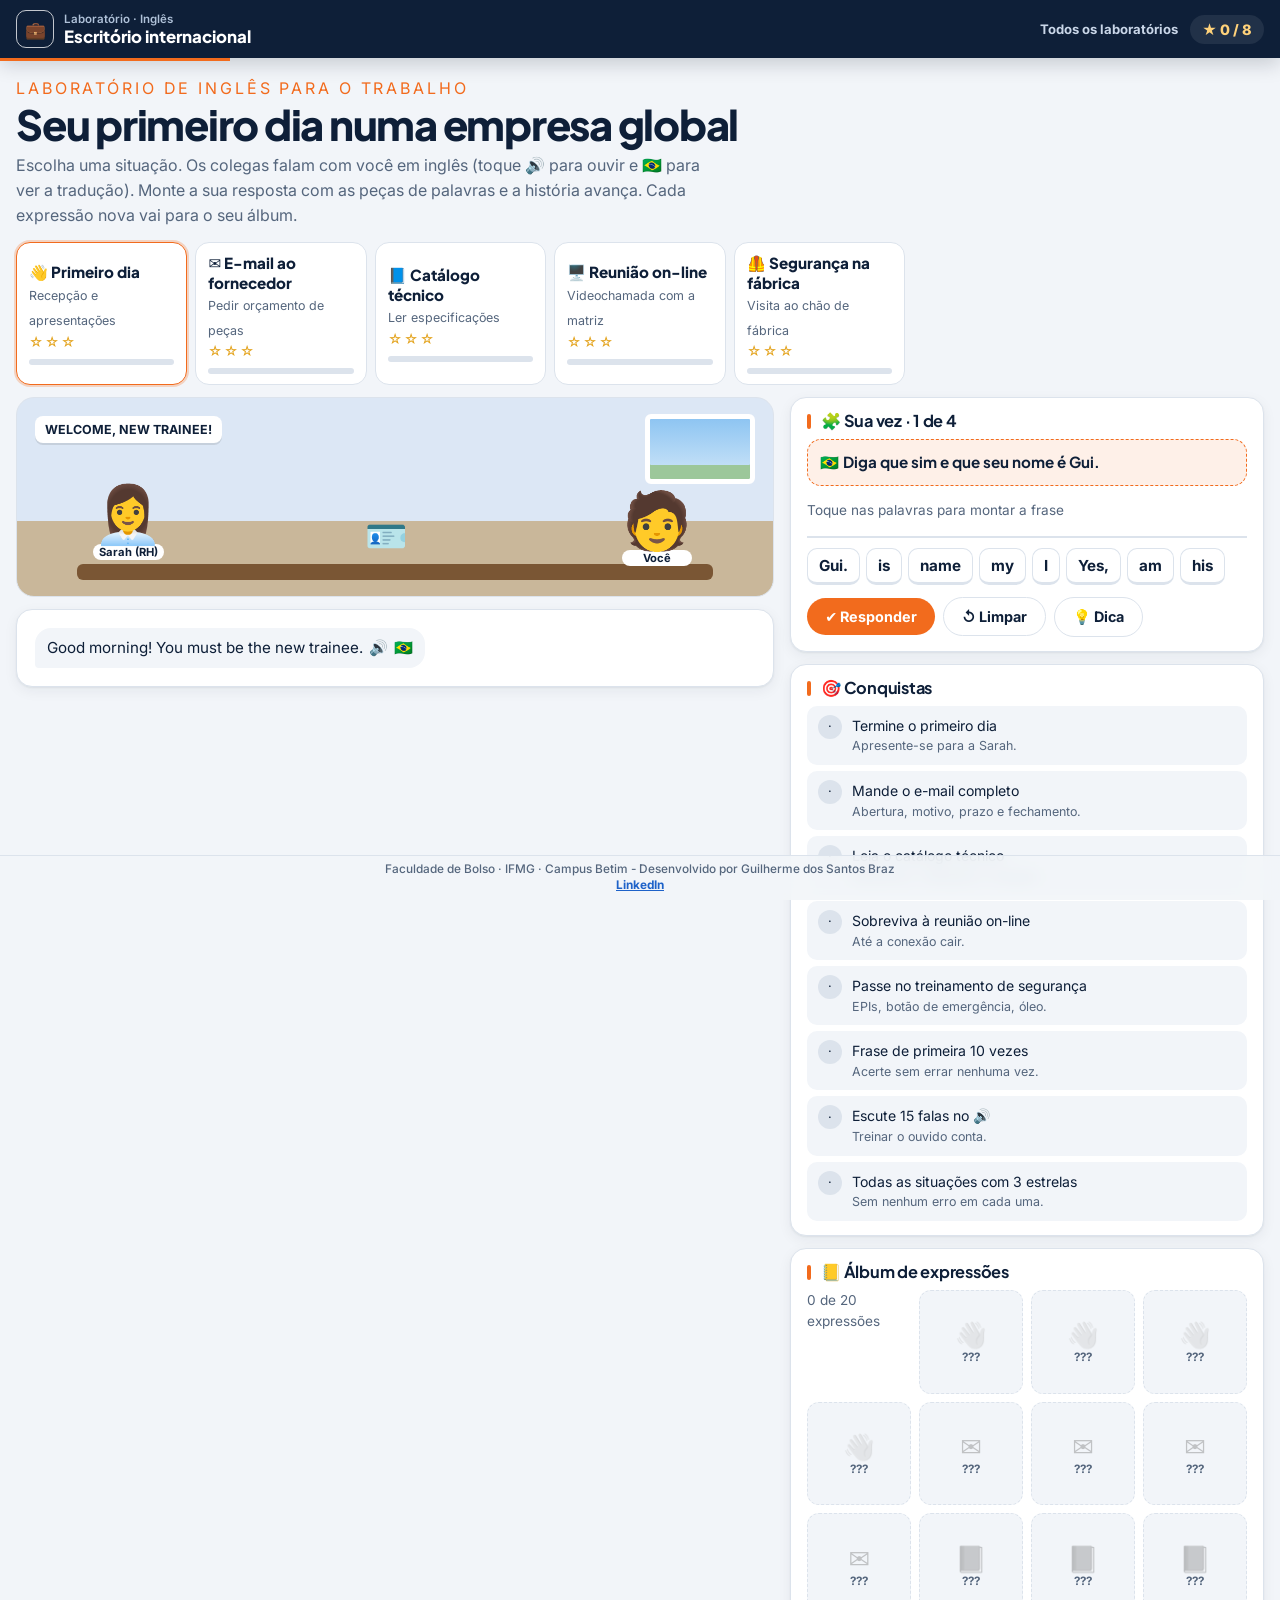
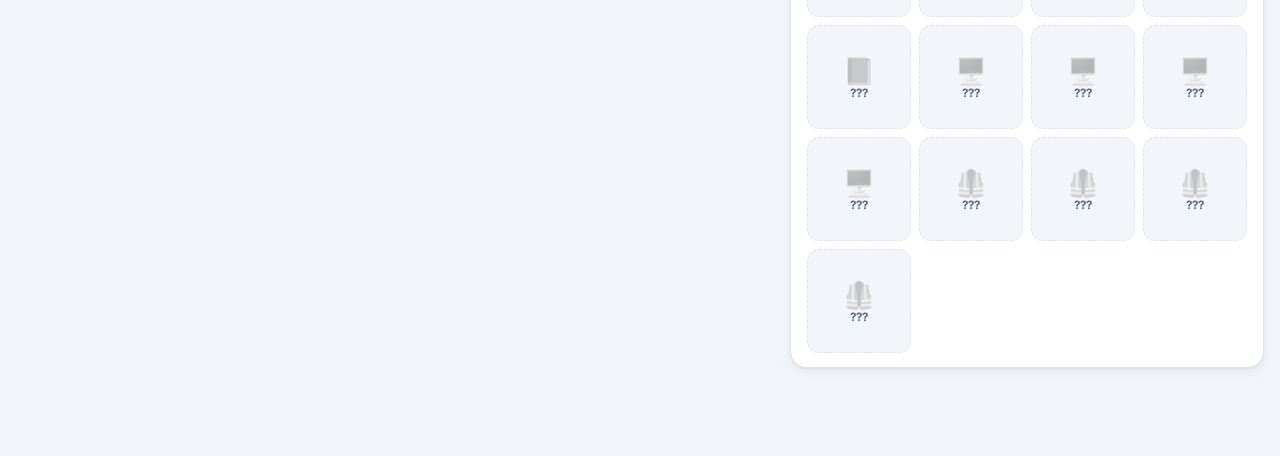
==== labs/escritorio.html @ 4f75db75 "Laboratórios-jogo: Newton, Superfícies, Hangar 3D, Chão de fábrica e Escritório internacional Co-Aut" ====
<!doctype html>
<html lang="pt-BR">
<head>
<meta charset="utf-8">
<meta name="viewport" content="width=device-width, initial-scale=1, viewport-fit=cover">
<title>Escritório internacional · Laboratório de Inglês</title>
<link rel="icon" type="image/png" href="../icons/logo-favicon-64.png">
<link rel="stylesheet" href="../css/fdb-v2.css">
<link rel="stylesheet" href="../css/lab.css">
<style>
.cenas{display:grid;grid-template-columns:repeat(auto-fill,minmax(170px,1fr));gap:8px;margin-bottom:12px}
.cena{text-align:left;border:1.5px solid var(--line);background:var(--sheet);border-radius:14px;padding:10px 12px;cursor:pointer;color:var(--ink);font:inherit;position:relative}
.cena.on{border-color:var(--c1);box-shadow:0 0 0 2px color-mix(in srgb,var(--c1) 25%,transparent)}
.cena b{display:block;font:800 .95rem var(--f-disp)}.cena small{color:var(--ink2);font-size:.78rem}.cena .pg{display:block;margin-top:6px;height:6px;border-radius:3px;background:var(--line);overflow:hidden}.cena .pg i{display:block;height:100%;background:var(--ok)}
.sala{position:relative;border-radius:18px;overflow:hidden;background:linear-gradient(180deg,#DCE7F5 0 62%,#C9B79A 62% 100%);min-height:200px;border:1.5px solid var(--line)}
:root[data-theme=dark] .sala{background:linear-gradient(180deg,#1E2A3E 0 62%,#3A3226 62% 100%)}
@media (prefers-color-scheme:dark){:root:not([data-theme=light]) .sala{background:linear-gradient(180deg,#1E2A3E 0 62%,#3A3226 62% 100%)}}
.sala .jan{position:absolute;top:16px;right:18px;width:110px;height:70px;border:5px solid #fff;border-radius:6px;background:linear-gradient(#8EC5F2,#CFE6F8);box-shadow:inset 0 -14px 0 #9CC79A}
.sala .quadro{position:absolute;top:18px;left:18px;background:#fff;border-radius:8px;padding:6px 10px;font:700 .78rem var(--f-body);color:#0E1F38;box-shadow:0 2px 0 rgba(0,0,0,.1);max-width:46%}
.sala .mesa{position:absolute;left:8%;right:8%;bottom:16px;height:16px;border-radius:6px;background:#7A5634}
.sala .p{position:absolute;bottom:30px;font-size:56px;line-height:1;transition:transform .3s}
.sala .p small{display:block;font:700 .7rem var(--f-body);text-align:center;color:var(--ink);background:var(--sheet);border-radius:8px;padding:1px 6px;margin-top:2px}
.sala .p.fala{transform:translateY(-6px)}
.sala .obj{position:absolute;bottom:34px;left:46%;font-size:34px}
.chat{display:flex;flex-direction:column;gap:8px;max-height:340px;overflow:auto;padding:4px 2px}
.bb{max-width:86%;padding:9px 12px;border-radius:16px;font-size:.95rem;line-height:1.4}
.bb.npc{background:var(--paper);border-bottom-left-radius:4px;align-self:flex-start}
.bb.eu{background:var(--navy);color:#fff;border-bottom-right-radius:4px;align-self:flex-end}
.bb .tr{display:block;font-size:.8rem;color:var(--ink2);margin-top:3px}.bb.eu .tr{color:#C8D3E6}
.bb button{border:0;background:none;cursor:pointer;font-size:.95rem;padding:0 0 0 6px;color:inherit}
.tarefa{background:color-mix(in srgb,var(--c1) 10%,var(--sheet));border:1.5px dashed var(--c1);border-radius:14px;padding:10px 12px;font-size:.95rem}
.tarefa b{font-family:var(--f-disp)}
.linha{min-height:52px;border-bottom:2px solid var(--line);display:flex;flex-wrap:wrap;gap:6px;padding:8px 0;align-items:center}
.linha:empty::before{content:'Toque nas palavras para montar a frase';color:var(--ink2);font-size:.85rem}
.tiles{display:flex;flex-wrap:wrap;gap:6px;margin-top:10px}
.tile{font:700 .95rem var(--f-body);border:1.5px solid var(--line);border-bottom-width:3px;background:var(--sheet);color:var(--ink);border-radius:10px;padding:7px 11px;cursor:pointer;transition:transform .12s}
.tile:active{transform:translateY(2px)}.tile.usada{visibility:hidden}
.linha .tile{background:color-mix(in srgb,var(--c2) 10%,var(--sheet));border-color:var(--c2)}
.shake{animation:sh .35s}@keyframes sh{20%,60%{transform:translateX(-6px)}40%,80%{transform:translateX(6px)}}
@media (prefers-reduced-motion:reduce){.shake{animation:none}}
.fim{text-align:center;padding:10px}.fim .big{font:800 1.4rem var(--f-disp);display:block}.fim .st{font-size:1.8rem;color:#E3A21A;letter-spacing:4px}
.vocab{display:flex;flex-wrap:wrap;gap:6px}.vocab span{background:var(--paper);border-radius:999px;padding:4px 10px;font-size:.84rem}
</style>
</head>
<body>
<header class="lh"><div class="lhin">
  <a class="lgo" href="../materias/ingles/oficina-de-ingles.html"><span class="s">💼</span><span><small>Laboratório · Inglês</small><b>Escritório internacional</b></span></a>
  <span class="sp"></span><a href="../index.html#labs">Todos os laboratórios</a><span class="stars" id="stars"></span>
</div></header>
<main class="lab">
  <div class="lab-hero"><div><div class="eb">Laboratório de inglês para o trabalho</div><h1>Seu primeiro dia numa empresa global</h1>
    <p>Escolha uma situação. Os colegas falam com você em inglês (toque 🔊 para ouvir e 🇧🇷 para ver a tradução). Monte a sua resposta com as peças de palavras e a história avança. Cada expressão nova vai para o seu álbum.</p></div></div>
  <div class="cenas" id="cenas"></div>
  <div class="grid2">
    <div style="display:grid;gap:12px">
      <div class="sala" id="sala"></div>
      <div class="card"><div class="chat" id="chat" aria-live="polite"></div></div>
    </div>
    <div style="display:grid;gap:12px">
      <div class="card" id="jogo"></div>
      <div class="card"><h3>🎯 Conquistas</h3><ul class="mis" id="mis"></ul></div>
      <div class="card"><h3>📒 Álbum de expressões</h3><div class="album" id="alb"></div></div>
    </div>
  </div>
</main>
<footer class="ffix"><span>Faculdade de Bolso · IFMG · Campus Betim - Desenvolvido por Guilherme dos Santos Braz</span><a href="https://www.linkedin.com/in/guilherme-santos-66b8162a0" target="_blank" rel="noopener">LinkedIn</a></footer>
<script src="../js/lab-kit.js"></script>
<script>
'use strict';
const {$,RM,progresso,toast,confete}=LAB;
/* cada passo: o colega fala (en, pt), você recebe a tarefa em PT e monta a resposta.
   r = resposta (palavras separadas por espaço), alt = outras ordens aceitas, x = peças que sobram (distratores), ex = expressão para o álbum */
const CENAS=[
 {id:'chegada',n:'Primeiro dia',ic:'👋',sub:'Recepção e apresentações',quadro:'WELCOME, NEW TRAINEE!',gente:[['👩‍💼','Sarah (RH)'],['🧑','Você']],obj:'🪪',passos:[
  {npc:['Good morning! You must be the new trainee.','Bom dia! Você deve ser o novo estagiário.'],t:'Diga que sim e que seu nome é Gui.',r:'Yes, my name is Gui.',x:['am','I','his'],ex:['My name is…','Meu nome é…']},
  {npc:['Nice to meet you, Gui. I am Sarah, from HR.','Prazer, Gui. Eu sou a Sarah, do RH.'],t:'Responda: “Prazer em conhecer você também.”',r:'Nice to meet you too.',x:['meet','see','to'],ex:['Nice to meet you too','Prazer em conhecer você também']},
  {npc:['What do you study?','O que você estuda?'],t:'Diga que estuda engenharia mecânica.',r:'I study mechanical engineering.',x:['studies','machine','an'],ex:['I study…','Eu estudo…']},
  {npc:['Great! Let me show you around.','Ótimo! Deixa eu te mostrar o lugar.'],t:'Agradeça: “Muito obrigado, eu agradeço.”',r:'Thank you so much, I appreciate it.',x:['thanks','very','appreciated'],ex:['I appreciate it','Eu agradeço (fico grato)']}]},
 {id:'email',n:'E-mail ao fornecedor',ic:'✉️',sub:'Pedir orçamento de peças',quadro:'TO: sales@bearings.com',gente:[['🧑','Você'],['👨‍💼','Mr. Lee (chefe)']],obj:'💻',passos:[
  {npc:['We need 200 bearings by Friday. Can you email the supplier?','Precisamos de 200 rolamentos até sexta. Você manda e-mail ao fornecedor?'],t:'Comece o e-mail formal: “Prezado Sr. Smith,”',r:'Dear Mr. Smith,',x:['Hi','Dearest','Mrs.'],ex:['Dear Mr. …,','Prezado Sr. … (abertura formal)']},
  {npc:['Good. Now explain why you are writing.','Bom. Agora explique por que está escrevendo.'],t:'Escreva: “Estou escrevendo para pedir um orçamento.”',r:'I am writing to request a quote.',x:['writes','ask','an'],ex:['I am writing to…','Escrevo para… (motivo do e-mail)']},
  {npc:['Mention the quantity and the deadline.','Mencione a quantidade e o prazo.'],t:'“Precisamos de 200 rolamentos até sexta-feira.”',r:'We need 200 bearings by Friday.',x:['until','bearing','need'],ex:['by Friday','até sexta (prazo final)']},
  {npc:['Perfect. Close it politely.','Perfeito. Feche com educação.'],t:'Feche: “Aguardo seu retorno.”',r:'I look forward to hearing from you.',x:['hear','for','waiting'],ex:['I look forward to hearing from you','Aguardo seu retorno']}]},
 {id:'catalogo',n:'Catálogo técnico',ic:'📘',sub:'Ler especificações',quadro:'BALL BEARING 6205-2RS · d = 25 mm · D = 52 mm',gente:[['👩‍🔧','Ana (manutenção)'],['🧑','Você']],obj:'⚙️',passos:[
  {npc:['What is the inner diameter of this bearing?','Qual é o diâmetro interno deste rolamento?'],t:'Olhe o quadro e responda: “O diâmetro interno é 25 milímetros.”',r:'The inner diameter is 25 millimeters.',x:['outer','52','are'],ex:['inner / outer diameter','diâmetro interno / externo']},
  {npc:['And what does 2RS mean?','E o que significa 2RS?'],t:'“Significa que ele tem duas vedações de borracha.”',r:'It means it has two rubber seals.',x:['mean','seal','have'],ex:['It means…','Significa…']},
  {npc:['Can we use it at 15,000 rpm?','Podemos usar a 15.000 rpm?'],t:'“Não, excede a velocidade máxima.”',r:'No, it exceeds the maximum speed.',x:['exceed','minimum','velocity'],ex:['maximum speed','velocidade máxima (rotação limite)']},
  {npc:['Thanks! What should we order then?','Obrigada! O que pedimos então?'],t:'“Devemos pedir um rolamento de alta velocidade.”',r:'We should order a high-speed bearing.',x:['shall','fast','an'],ex:['We should…','Nós deveríamos… (recomendação)']}]},
 {id:'reuniao',n:'Reunião on-line',ic:'🖥️',sub:'Videochamada com a matriz',quadro:'MEETING · Production Report',gente:[['🧑','Você'],['👩‍💻','Emma (Alemanha)'],['👨‍💼','Mr. Lee']],obj:'📊',passos:[
  {npc:['Hi everyone, can you hear me?','Oi pessoal, vocês me ouvem?'],t:'“Sim, eu consigo te ouvir claramente.”',r:'Yes, I can hear you clearly.',x:['listen','clear','see'],ex:['Can you hear me?','Você me ouve? (clássico de reunião)']},
  {npc:['Gui, could you share your screen?','Gui, você pode compartilhar sua tela?'],t:'“Claro, me dê um segundo.”',r:'Sure, give me a second.',x:['gives','minute','to'],ex:['Give me a second','Me dá um segundo']},
  {npc:['How was production last month?','Como foi a produção no mês passado?'],t:'“A produção aumentou 12 por cento.”',r:'Production increased by 12 percent.',x:['increase','of','raised'],ex:['increased by 12 percent','aumentou 12 por cento']},
  {npc:['Sorry, the connection dropped. What did you say?','Desculpe, a conexão caiu. O que você disse?'],t:'“Sem problemas, vou repetir.”',r:"No problem, I'll repeat it.",x:['repeated','will','again'],ex:["I'll repeat it",'Vou repetir']}]},
 {id:'seguranca',n:'Segurança na fábrica',ic:'🦺',sub:'Visita ao chão de fábrica',quadro:'⚠ SAFETY FIRST · PPE REQUIRED',gente:[['👷','Tom (segurança)'],['🧑','Você']],obj:'🦺',passos:[
  {npc:['Before we enter, what do you need to wear?','Antes de entrar, o que você precisa usar?'],t:'“Eu preciso usar óculos de segurança e protetor auricular.”',r:'I need to wear safety glasses and ear protection.',x:['use','glass','eyes'],ex:['safety glasses / ear protection','óculos de segurança / protetor auricular']},
  {npc:['Good. What does this red button do?','Bom. O que faz este botão vermelho?'],t:'“Ele para a máquina em uma emergência.”',r:'It stops the machine in an emergency.',x:['stop','a','on'],ex:['emergency stop','botão de emergência']},
  {npc:['Someone left oil on the floor. What do you do?','Alguém deixou óleo no chão. O que você faz?'],t:'“Eu vou informar o supervisor imediatamente.”',r:'I will report it to the supervisor immediately.',x:['tell','at','now'],ex:['report it to the supervisor','comunicar ao supervisor']},
  {npc:['Excellent. You are ready for the shop floor!','Excelente. Você está pronto para o chão de fábrica!'],t:'“Obrigado pelo treinamento.”',r:'Thank you for the training.',x:['to','train','thanks'],ex:['shop floor','chão de fábrica']}]}];
const TOT=CENAS.reduce((a,c)=>a+c.passos.length,0);
const MIS=[['i1','Termine o primeiro dia','Apresente-se para a Sarah.'],['i2','Mande o e-mail completo','Abertura, motivo, prazo e fechamento.'],['i3','Leia o catálogo técnico','Diâmetros, vedações e rotação.'],['i4','Sobreviva à reunião on-line','Até a conexão cair.'],['i5','Passe no treinamento de segurança','EPIs, botão de emergência, óleo.'],['i6','Frase de primeira 10 vezes','Acerte sem errar nenhuma vez.'],['i7','Escute 15 falas no 🔊','Treinar o ouvido conta.'],['i8','Todas as situações com 3 estrelas','Sem nenhum erro em cada uma.']];
const PR=progresso('escritorio',MIS.length);
let est={}; try{ est=JSON.parse(localStorage.getItem('lab-esc-est')||'{}') }catch(e){}
let cnt={pri:0,ouv:0}; try{ cnt=Object.assign(cnt,JSON.parse(localStorage.getItem('lab-esc-cnt')||'{}')) }catch(e){}
const salvaCnt=()=>{ try{ localStorage.setItem('lab-esc-cnt',JSON.stringify(cnt)); localStorage.setItem('lab-esc-est',JSON.stringify(est)) }catch(e){} };
let cena=CENAS[0], k=0, erros=0, errPasso=0, montada=[], pecas=[];
const tok=s=>s.match(/[A-Za-z0-9'-]+[.,!?]?|[.,!?]/g);
const norm=s=>s.toLowerCase().replace(/[.,!?]/g,'').replace(/\s+/g,' ').trim();
function shuf(a){ a=a.slice(); for(let i=a.length-1;i>0;i--){ const j=Math.random()*(i+1)|0; [a[i],a[j]]=[a[j],a[i]] } return a }
/* voz: só usa se o navegador tiver */
function fala(t){ try{ const S=speechSynthesis; S.cancel(); const u=new SpeechSynthesisUtterance(t); u.lang='en-US'; u.rate=.92; const v=S.getVoices().find(v=>/^en(-|_)US/i.test(v.lang))||S.getVoices().find(v=>/^en/i.test(v.lang)); if(v) u.voice=v; S.speak(u) }catch(e){}
  cnt.ouv++; salvaCnt(); if(cnt.ouv>=15) conq('i7') }
function conq(id){ if(PR.missao(id)){ toast('🎯 Conquista: '+MIS.find(m=>m[0]===id)[1]); confete(); drawMis() } }
function sala(falando){ const g=cena.gente, n=g.length; $('sala').innerHTML='<div class="jan"></div><div class="quadro">'+cena.quadro+'</div><div class="mesa"></div><div class="obj">'+cena.obj+'</div>'+
  g.map(([e,nm],i)=>'<div class="p'+(falando===i?' fala':'')+'" style="left:'+(10+i*(70/Math.max(1,n-1)))+'%">'+e+'<small>'+nm+'</small></div>').join('') }
function bolha(cls,en,pt){ const d=document.createElement('div'); d.className='bb '+cls; d.innerHTML='<span>'+en+'</span><button title="Ouvir" aria-label="Ouvir">🔊</button>'+(pt?'<button title="Tradução" aria-label="Ver tradução">🇧🇷</button><span class="tr" hidden>'+pt+'</span>':'');
  const bs=d.querySelectorAll('button'); bs[0].onclick=()=>fala(en); if(bs[1]) bs[1].onclick=()=>{ const t=d.querySelector('.tr'); t.hidden=!t.hidden };
  $('chat').appendChild(d); $('chat').scrollTop=1e6; return d }
function quemFala(){ return Math.max(0,cena.gente.findIndex(g=>g[1]!=='Você')) }
function iniciar(c){ cena=c; k=0; erros=0; $('chat').innerHTML=''; drawCenas(); passo() }
function passo(){ const p=cena.passos[k]; sala(quemFala()); bolha('npc',p.npc[0],p.npc[1]); errPasso=0;
  montada=[]; pecas=shuf(tok(p.r).concat(p.x)).map((w,i)=>({w,i,u:false})); render() }
function render(){ const p=cena.passos[k];
  $('jogo').innerHTML='<h3>🧩 Sua vez · '+(k+1)+' de '+cena.passos.length+'</h3><div class="tarefa">🇧🇷 <b>'+p.t+'</b></div><div class="linha" id="linha"></div><div class="tiles" id="tiles"></div>'+
   '<div class="row" style="margin-top:12px"><button class="btn or" id="chk">✔ Responder</button><button class="btn gh" id="lim">↺ Limpar</button><button class="btn gh" id="dic">💡 Dica</button></div><div class="msg" id="fb" hidden></div>';
  $('linha').innerHTML=montada.map(i=>'<button class="tile" data-i="'+i+'">'+pecas[i].w+'</button>').join('');
  $('tiles').innerHTML=pecas.map((t,i)=>'<button class="tile'+(t.u?' usada':'')+'" data-i="'+i+'">'+t.w+'</button>').join('');
  $('tiles').querySelectorAll('.tile').forEach(b=>b.onclick=()=>{ const i=+b.dataset.i; if(pecas[i].u) return; pecas[i].u=true; montada.push(i); render() });
  $('linha').querySelectorAll('.tile').forEach(b=>b.onclick=()=>{ const i=+b.dataset.i; pecas[i].u=false; montada=montada.filter(j=>j!==i); render() });
  $('lim').onclick=()=>{ pecas.forEach(t=>t.u=false); montada=[]; render() };
  $('dic').onclick=()=>{ const f=$('fb'); f.hidden=false; f.textContent='💡 Começa com: “'+tok(p.r)[0]+'” · '+tok(p.r).length+' peças.' };
  $('chk').onclick=checa }
function checa(){ const p=cena.passos[k], frase=montada.map(i=>pecas[i].w).join(' ');
  const ok=[p.r].concat(p.alt||[]).some(r=>norm(r)===norm(frase));
  if(!ok){ erros++; errPasso++; const l=$('linha'); l.classList.remove('shake'); void l.offsetWidth; l.classList.add('shake'); const f=$('fb'); f.hidden=false; f.textContent='✗ Ainda não.'; return }
  if(!errPasso){ cnt.pri++; salvaCnt(); if(cnt.pri>=10) conq('i6') }
  const eu=cena.gente.findIndex(g=>g[1]==='Você'); sala(eu); bolha('eu',p.r); fala(p.r);
  if(PR.album(cena.id+k)){ toast('📒 Nova expressão: '+p.ex[0]); drawAlb() }
  k++; if(k<cena.passos.length){ $('jogo').innerHTML='<p style="color:var(--ink2)">…</p>'; setTimeout(passo,RM?50:900) } else setTimeout(fim,RM?50:700) }
function fim(){ const s=erros===0?3:erros<=2?2:1; if(s>(est[cena.id]||0)) est[cena.id]=s; salvaCnt();
  conq({chegada:'i1',email:'i2',catalogo:'i3',reuniao:'i4',seguranca:'i5'}[cena.id]); if(CENAS.every(c=>est[c.id]===3)) conq('i8');
  const voc=cena.passos.map(p=>'<span><b>'+p.ex[0]+'</b> · '+p.ex[1]+'</span>').join('');
  const nx=CENAS[(CENAS.indexOf(cena)+1)%CENAS.length];
  $('jogo').innerHTML='<div class="fim"><span class="big">Situação concluída!</span><span class="st">'+'★'.repeat(s)+'☆'.repeat(3-s)+'</span><p>'+(erros?erros+' erro(s) no caminho.':'Nenhum erro!')+'</p></div><h3>Expressões desta cena</h3><div class="vocab">'+voc+'</div><div class="row" style="margin-top:12px"><button class="btn or" id="nx">'+nx.ic+' Próxima: '+nx.n+'</button><button class="btn gh" id="rp">↺ Jogar de novo</button></div>';
  $('nx').onclick=()=>iniciar(nx); $('rp').onclick=()=>iniciar(cena); drawCenas() }
function drawCenas(){ $('cenas').innerHTML=CENAS.map(c=>{ const s=est[c.id]||0, f=c.passos.filter((_,i)=>PR.P.album[c.id+i]).length; return '<button class="cena'+(c===cena?' on':'')+'" data-c="'+c.id+'"><b>'+c.ic+' '+c.n+'</b><small>'+c.sub+'</small><span style="color:#E3A21A;letter-spacing:2px;font-size:.85rem;display:block">'+'★'.repeat(s)+'☆'.repeat(3-s)+'</span><span class="pg"><i style="width:'+(f/c.passos.length*100)+'%"></i></span></button>' }).join('');
  document.querySelectorAll('.cena').forEach(b=>b.onclick=()=>iniciar(CENAS.find(c=>c.id===b.dataset.c))) }
function drawMis(){ $('mis').innerHTML=MIS.map(([id,t,d])=>'<li class="'+(PR.P.mis[id]?'ok':'')+'"><span class="st">'+(PR.P.mis[id]?'✓':'·')+'</span><span>'+t+'<small>'+(PR.P.mis[id]?'cumprida':d)+'</small></span></li>').join('') }
function drawAlb(){ const it=[]; CENAS.forEach(c=>c.passos.forEach((p,i)=>it.push([c.id+i,c.ic,p.ex])));
  $('alb').innerHTML='<p style="margin:0 0 8px;color:var(--ink2);font-size:.85rem">'+Object.keys(PR.P.album).length+' de '+TOT+' expressões</p>'+it.map(([k2,e,ex])=>'<div class="it'+(PR.P.album[k2]?' on':'')+'"><span><span class="e">'+e+'</span>'+(PR.P.album[k2]?'<b>'+ex[0]+'</b><br><small>'+ex[1]+'</small>':'???')+'</span></div>').join('') }
try{ speechSynthesis.getVoices() }catch(e){}
drawMis(); drawAlb(); iniciar(CENAS[0]);
</script>
</body>
</html>
---- css/fdb-v2.css ----
/* Faculdade de Bolso · identidade visual v2
   Azul-marinho + laranja, superfícies azul→laranja, cartões claros com sombra suave,
   barra laranja nos títulos de seção e cabeçalho marinho retrátil.
   Carregado DEPOIS do <style> de cada página: só redefine tokens e componentes. */
@import url("https://fonts.googleapis.com/css2?family=Plus+Jakarta+Sans:wght@500;600;700;800&family=Inter:wght@400;500;600;700&family=Caveat:wght@500;700&display=swap");

:root{
  --paper:#F2F5F9; --sheet:#FFFFFF; --ink:#0E1F38; --ink2:#55667D; --line:#DCE3EC; --grid:rgba(14,31,56,.035);
  --c1:#F26B1D; --c2:#1E62C9; --c3:#6447BE; --ok:#22884A; --bad:#C73A2C;
  --hl:rgba(242,107,29,.10); --hl2:rgba(30,98,201,.08);
  --accent:#F26B1D; --accent2:#1E62C9;
  --navy:#0E1F38; --navy2:#16305A; --orange:#F26B1D;
  --sh1:0 1px 2px rgba(14,31,56,.06),0 4px 14px rgba(14,31,56,.06);
  --sh2:0 2px 6px rgba(14,31,56,.08),0 14px 34px rgba(14,31,56,.10);
  --r:14px;
  --f-disp:"Plus Jakarta Sans","Segoe UI",system-ui,sans-serif,"Cambria Math","STIX Two Text";
  --f-body:"Inter","Segoe UI",system-ui,sans-serif,"Cambria Math","STIX Two Text","Segoe UI Symbol";
}
@media (prefers-color-scheme: dark){:root:not([data-theme="light"]){
  --paper:#0A1424; --sheet:#101E33; --ink:#E7EEF7; --ink2:#9DB0C7; --line:#22354F; --grid:rgba(140,185,230,.04);
  --c1:#FF8A45; --c2:#5B9BFF; --c3:#A88CFF; --ok:#5DC46F; --bad:#FF6E61; --hl:rgba(255,138,69,.13); --hl2:rgba(91,155,255,.12);
  --accent:#FF8A45; --accent2:#5B9BFF; --navy:#07101F; --navy2:#12264A;
  --sh1:0 1px 2px rgba(0,0,0,.3),0 4px 14px rgba(0,0,0,.25); --sh2:0 2px 6px rgba(0,0,0,.35),0 14px 34px rgba(0,0,0,.35); color-scheme:dark}}
:root[data-theme="dark"]{
  --paper:#0A1424; --sheet:#101E33; --ink:#E7EEF7; --ink2:#9DB0C7; --line:#22354F; --grid:rgba(140,185,230,.04);
  --c1:#FF8A45; --c2:#5B9BFF; --c3:#A88CFF; --ok:#5DC46F; --bad:#FF6E61; --hl:rgba(255,138,69,.13); --hl2:rgba(91,155,255,.12);
  --accent:#FF8A45; --accent2:#5B9BFF; --navy:#07101F; --navy2:#12264A;
  --sh1:0 1px 2px rgba(0,0,0,.3),0 4px 14px rgba(0,0,0,.25); --sh2:0 2px 6px rgba(0,0,0,.35),0 14px 34px rgba(0,0,0,.35); color-scheme:dark}

body{background-color:var(--paper);font-family:var(--f-body);
  background-image:radial-gradient(1200px 500px at 85% -120px,color-mix(in srgb,var(--c2) 9%,transparent),transparent 70%),linear-gradient(var(--grid) 1px,transparent 1px),linear-gradient(90deg,var(--grid) 1px,transparent 1px);
  background-size:auto,32px 32px,32px 32px}
h1,h2,h3,h4{font-family:var(--f-disp);letter-spacing:-.015em}
h2{font-weight:800}
main h3,.view h3{position:relative;padding-left:14px;scroll-margin-top:90px}
main h3::before,.view h3::before{content:"";position:absolute;left:0;top:.12em;bottom:.12em;width:4px;border-radius:2px;background:var(--c1)}
.eyebrow{color:var(--c1);letter-spacing:.18em;font-weight:700}
a{color:var(--c2)}

/* ===== cabeçalho marinho retrátil ===== */
body::before{background:var(--navy)!important}
header:not(.phead):not(.top){
  --ink:#FFFFFF; --ink2:#AFC1D8; --sheet:var(--navy); --line:rgba(255,255,255,.14);
  background:var(--navy)!important;color:#fff;border-bottom:0!important;box-shadow:0 6px 20px rgba(7,16,31,.18);
  transition:transform .28s ease}
header:not(.phead):not(.top).fdb-hide{transform:translateY(calc(-100% - 8px))}
header:not(.phead):not(.top)::after{content:"";position:absolute;left:0;right:0;bottom:-3px;height:3px;background:linear-gradient(90deg,var(--orange) 0 18%,transparent 18%)}
header .hwrap{max-width:1180px}
header .brand a{color:#fff}
header .brand a[href="#inicio"] svg,header .brand .logo svg{background:#fff;color:var(--navy);border-radius:8px;padding:3px;width:30px;height:30px}
header .prog{color:#C9D6E8}
header .bar{background:rgba(255,255,255,.18);width:120px;height:7px}
header .bar i{background:var(--orange)}
header nav a{color:#C9D6E8;border-radius:10px;border:0!important;position:relative}
header nav a:hover{color:#fff;background:rgba(255,255,255,.07)}
header nav a.on{background:transparent!important;color:#fff!important}
header nav a.on::after{content:"";position:absolute;left:10px;right:10px;bottom:0;height:3px;border-radius:2px;background:var(--orange)}
header nav a .dn{background:#4ADE80}
header .ak-navbtn{background:transparent!important;color:#fff!important;border-color:rgba(255,255,255,.35)!important}
header .xpchip{background:rgba(255,255,255,.08)!important;color:#fff!important;border-color:rgba(255,255,255,.2)!important}
.fdb-tog{flex:none;display:grid;place-items:center;width:32px;height:32px;border-radius:9px;border:1px solid rgba(255,255,255,.25);background:transparent;color:#fff;cursor:pointer;padding:0;margin-left:6px}
.fdb-tog svg{width:16px;height:16px;transition:transform .25s}
header.fdb-min nav{display:none}
header.fdb-min .fdb-tog svg{transform:rotate(180deg)}
.fdb-peek{position:fixed;top:calc(env(safe-area-inset-top,0px) + 8px);right:12px;z-index:30;display:none;align-items:center;gap:6px;padding:7px 12px;border-radius:999px;border:0;background:var(--navy);color:#fff;font:700 .8rem var(--f-body);box-shadow:var(--sh2);cursor:pointer}
.fdb-peek.on{display:flex}

/* ===== botões e controles ===== */
button,.btn{border-radius:999px;font-family:var(--f-body);font-weight:700;background:var(--navy);border-color:var(--navy);color:#fff}
button.ghost{background:transparent;color:var(--ink);border-color:var(--line)}
.btn.big,.btns .btn{padding:11px 20px}
.seg button{border-radius:999px}
.seg button.on{background:var(--navy);border-color:var(--navy);color:#fff}
:root[data-theme="dark"] .seg button.on{background:var(--c2);border-color:var(--c2)}
input[type=range]{accent-color:var(--c1)}

/* ===== blocos de conteúdo ===== */
.fx{border:1px solid var(--line)!important;border-radius:var(--r)!important;box-shadow:var(--sh1);padding-top:36px!important;background:var(--sheet)}
.fx .tag{top:10px!important;left:12px!important;border-radius:999px!important;background:var(--navy)!important;color:#fff!important;padding:3px 11px!important;font-weight:700}
.fx .eq{color:var(--ink)}
.legend{border-top:1px solid var(--line)}
.legend dt{color:var(--c1)}
.ex,.calc,.qz,.qitem,.dot2d{border-radius:var(--r)!important;box-shadow:var(--sh1);border-color:var(--line)}
.calc{border:1px solid var(--line)!important;border-top:4px solid var(--c2)!important}
.calc h4{color:var(--ink)!important;font-family:var(--f-disp)}
.ofi{border-radius:12px;border-left:4px solid var(--c2);background:var(--hl2)}
.ofi .k{color:var(--c2)}
.cuid{border-radius:12px;box-shadow:var(--sh1)}
.aula{border-radius:var(--r)!important;box-shadow:var(--sh1)}
.cv{border-radius:var(--r)!important;box-shadow:var(--sh1);border-color:var(--line)}
table{border-radius:10px;overflow:hidden}
th{background:color-mix(in srgb,var(--navy) 5%,var(--sheet));color:var(--ink2)}
.qitem summary .qn{background:var(--navy);border-radius:999px}
ol.recipe>li::before{background:var(--c1)}
.done-btn button.isdone{background:var(--ok);border-color:var(--ok)}
footer{max-width:1180px!important}

/* ===== índice automático do módulo ===== */
.fdb-toc{margin:14px 0 6px;padding:12px 14px;background:var(--sheet);border:1px solid var(--line);border-radius:var(--r);box-shadow:var(--sh1)}
.fdb-toc .fdb-tt{display:flex;flex-wrap:wrap;gap:6px 14px;align-items:center;font:600 .75rem var(--f-body);color:var(--ink2);margin-bottom:8px}
.fdb-toc .fdb-tt b{font:800 .72rem var(--f-body);letter-spacing:.14em;text-transform:uppercase;color:var(--c1);margin-right:4px}
.fdb-toc .fdb-ch{display:flex;flex-wrap:wrap;gap:6px}
.fdb-toc .fdb-ch a{font:600 .82rem var(--f-body);text-decoration:none;color:var(--ink);background:var(--paper);border:1px solid var(--line);border-radius:999px;padding:5px 11px}
.fdb-toc .fdb-ch a:hover{border-color:var(--c1);color:var(--c1)}

/* ===== início das oficinas ===== */
.hero{grid-template-columns:minmax(0,1.05fr) minmax(0,1fr)!important;gap:22px!important;align-items:center}
.hero h1{color:var(--ink);font-weight:800;letter-spacing:-.035em;line-height:1.02}
.hero h1 em{color:var(--c1)}
.hero .cv{box-shadow:none;border:0;background:transparent}
.fdb-top{display:grid;grid-template-columns:minmax(0,1fr) 300px;gap:22px;align-items:start;margin-bottom:28px}
.fdb-top .hero{margin:0}
@media (max-width:1080px){.fdb-top{grid-template-columns:1fr}}
@media (max-width:720px){.hero{grid-template-columns:1fr!important}}
.pcard{background:var(--sheet);border-radius:18px;box-shadow:var(--sh2);padding:20px;border:1px solid var(--line)}
.pcard h4{margin:0 0 14px;font-size:1.02rem;display:flex;align-items:center;gap:8px}
.pcard .row{display:grid;grid-template-columns:110px 1fr;gap:16px;align-items:center;padding-bottom:16px;border-bottom:1px solid var(--line)}
.ring{position:relative;width:110px;height:110px}
.ring svg{width:100%;height:100%;transform:rotate(-90deg)}
.ring b{position:absolute;inset:0;display:grid;place-items:center;font:800 1.55rem var(--f-disp);color:var(--ink)}
.pcard .md span{display:block;font-size:.8rem;color:var(--ink2)}.pcard .md strong{font:800 1.45rem var(--f-disp)}
.pcard .nx{display:flex;align-items:center;justify-content:space-between;gap:10px;margin-top:14px;text-decoration:none;color:var(--ink)}
.pcard .nx small{display:block;font:700 .82rem var(--f-body);color:var(--ink)}
.pcard .nx span{display:flex;align-items:center;gap:8px;font-size:.92rem;color:var(--ink2)}
.pcard .nx span::before{content:"";width:9px;height:9px;border-radius:50%;background:var(--c1);flex:none}
.pcard .nx i{width:30px;height:30px;border-radius:50%;border:1.5px solid var(--line);display:grid;place-items:center;font-style:normal;flex:none}
.pcard .nx:hover i{border-color:var(--c1);color:var(--c1)}
@media (max-width:1080px){.pcard{max-width:560px}}

.trail{grid-template-columns:repeat(auto-fill,minmax(min(100%,230px),1fr))!important;gap:12px!important}
.stop{position:relative;padding:16px 44px 16px 16px!important;border-radius:var(--r)!important;box-shadow:var(--sh1);border-color:var(--line)!important;background:var(--sheet)}
.stop:hover{border-color:var(--c1)!important;box-shadow:var(--sh2)}
.stop .n{width:40px!important;height:40px!important;background:var(--navy);color:#fff!important;border:0!important;font:800 .95rem var(--f-disp)!important}
.stop.done .n{background:var(--ok)!important}
.stop b{font-family:var(--f-disp)!important;font-weight:700}
.stop::after{content:"→";position:absolute;right:14px;top:50%;transform:translateY(-50%);width:26px;height:26px;border-radius:50%;background:var(--paper);display:grid;place-items:center;font-weight:700;color:var(--ink)}
.fdb-duo{display:grid;grid-template-columns:repeat(auto-fit,minmax(min(100%,380px),1fr));gap:16px;margin-top:30px}
.fdb-card{background:var(--sheet);border:1px solid var(--line);border-radius:18px;box-shadow:var(--sh1);padding:20px;position:relative;overflow:hidden}
.fdb-card h3{margin-top:0!important;font-size:1.2rem}
.fdb-feat{display:flex;flex-wrap:wrap;gap:10px 22px;margin-top:12px}
.fdb-feat span{display:flex;align-items:center;gap:8px;font:600 .88rem var(--f-body)}
.fdb-feat i{width:30px;height:30px;border-radius:50%;background:var(--navy);color:#fff;display:grid;place-items:center;font-style:normal;font-size:.9rem}
.fdb-steps{list-style:none;padding:0;margin:12px 0 0;display:grid;gap:10px;counter-reset:s}
.fdb-steps li{counter-increment:s;display:grid;grid-template-columns:28px 1fr;gap:10px;align-items:start;font-size:.95rem}
.fdb-steps li::before{content:counter(s);width:26px;height:26px;border-radius:50%;background:var(--c1);color:#fff;display:grid;place-items:center;font:800 .8rem var(--f-disp)}
.fdb-card .deco{position:absolute;right:-10px;bottom:-14px;width:150px;opacity:.13;pointer-events:none;color:var(--ink)}

/* ===== rodapé ===== */
.fdb-foot{display:flex;flex-wrap:wrap;justify-content:space-between;align-items:center;gap:14px;border-top:1px solid var(--line);padding-top:16px;position:relative}
.fdb-foot .tl{font:800 italic 1.15rem var(--f-disp);color:var(--ink);text-align:right;line-height:1.15}
.fdb-foot .tl::before{content:"/";color:var(--c1);margin-right:4px}

/* ===== hub ===== */
.topbar{background:var(--navy)!important;color:#fff!important;--sheet:#fff}
header.top{display:grid!important;grid-template-columns:minmax(0,1fr) minmax(0,.9fr) auto;align-items:center!important;gap:10px 24px!important;padding-block:22px 10px!important}
header.top .tt{grid-column:1}
header.top h1{font-weight:800;letter-spacing:-.04em;color:var(--ink)}
header.top h1 span{color:var(--c1)}
header.top .eyebrow{color:var(--c1);letter-spacing:.3em;margin-bottom:6px}
.fdb-hsurf{width:100%;height:clamp(160px,22vw,260px);display:block}
header.top .alerts{grid-column:3}
@media (max-width:900px){header.top{grid-template-columns:1fr}.fdb-hsurf{height:180px;order:2}header.top .alerts{grid-column:1}}

/* ===== menu Aulas ===== */
header nav#nav{overflow:visible;flex-wrap:wrap}
.fdb-aulas{position:relative;flex:none}
.fdb-ab{background:transparent!important;border:0!important;color:#C9D6E8!important;font:700 .86rem var(--f-body)!important;padding:6px 11px!important;border-radius:10px!important;position:relative}
.fdb-ab small{font:700 .68rem var(--f-mono);background:rgba(255,255,255,.14);border-radius:999px;padding:1px 6px;margin-left:2px}
.fdb-ab:hover,.fdb-ab[aria-expanded="true"]{color:#fff!important;background:rgba(255,255,255,.07)!important}
.fdb-ab.on{color:#fff!important}.fdb-ab.on::after{content:"";position:absolute;left:10px;right:10px;bottom:0;height:3px;border-radius:2px;background:var(--orange)}
.fdb-am{position:absolute;top:calc(100% + 8px);left:0;z-index:40;min-width:290px;max-width:min(92vw,380px);background:var(--navy2);border:1px solid rgba(255,255,255,.12);border-radius:14px;box-shadow:0 18px 40px rgba(0,0,0,.35);padding:8px;display:grid;gap:2px}
.fdb-am a{display:block!important;padding:9px 12px!important;border-radius:9px!important;white-space:normal!important}
.fdb-am a.on{background:rgba(255,255,255,.08)!important}.fdb-am a.on::after{display:none}
@media (max-width:640px){.fdb-am{position:fixed;left:12px;right:12px;top:auto;max-width:none;min-width:0}}

header.ofh{--strong:#fff;--muted:#AFC1D8;--text:#E7EEF7;--surface:var(--navy);--surface2:rgba(255,255,255,.15);--border:rgba(255,255,255,.14);--tag-bg:rgba(255,255,255,.06)}
@media (max-width:640px){
  header .prog{display:none!important}
  header .brand a[href="#inicio"],header .brand .logo{font-size:1rem!important;white-space:nowrap;overflow:hidden;text-overflow:ellipsis;min-width:0}
  header nav#nav{flex-wrap:nowrap;overflow-x:auto}
}

header.top>*{min-width:0}.fdb-hsurf{max-width:100%}
@media (prefers-color-scheme: dark){:root:not([data-theme="light"]) :is(.btns .btn,.btns button:not(.ghost),.done-btn button:not(.isdone)){background:#2C5A9E;border-color:#2C5A9E}}
:root[data-theme="dark"] :is(.btns .btn,.btns button:not(.ghost),.done-btn button:not(.isdone)){background:#2C5A9E;border-color:#2C5A9E}
@media (max-width:640px){.ruler{flex-wrap:wrap}.ruler .ct{white-space:normal;flex-basis:100%}.ruler .ticks{display:none}}

/* ======================================================================
   v2.1 · hub com cabeçalho de 6 abas, rodapé fixo, cartões, aulas por módulo
   ====================================================================== */
body{padding-bottom:58px}
.ffix{position:fixed;left:0;right:0;bottom:0;z-index:25;display:flex!important;flex-direction:column;align-items:center;justify-content:center;gap:0;
  max-width:none!important;margin:0!important;padding:6px 16px calc(6px + env(safe-area-inset-bottom,0px))!important;
  background:color-mix(in srgb,var(--paper) 88%,transparent);backdrop-filter:blur(8px);-webkit-backdrop-filter:blur(8px);border-top:1px solid var(--line);
  font:500 .74rem/1.35 var(--f-body)!important;color:var(--ink2)!important;text-align:center}
.ffix a{font-weight:700;color:var(--c2)!important;text-decoration:underline}
.ffix .fdb-foot,.ffix .credits{display:contents}

/* cabeçalho do hub */
.fdb-hh{position:sticky;top:0;z-index:30;box-shadow:0 6px 20px rgba(7,16,31,.18);transition:transform .28s ease}
.fdb-hh.fdb-hide{transform:translateY(-110%)}
.fdb-hh::after{content:"";position:absolute;left:0;right:0;bottom:-3px;height:3px;background:linear-gradient(90deg,var(--orange) 0 14%,transparent 14%)}
.hhin{display:flex!important;align-items:center;gap:18px;padding-block:8px!important;min-height:58px}
.hlogo{display:flex;align-items:center;gap:10px;text-decoration:none;color:#fff;flex:none}
.hlogo .lg,.fdb-logo{width:38px;height:38px;border-radius:10px;border:1.5px solid rgba(255,255,255,.75);display:grid;place-items:center;font:800 1rem var(--f-disp);color:#fff;background:rgba(255,255,255,.06);flex:none}
.hlogo .lt,.fdb-lt{font:700 .78rem/1.1 var(--f-disp);color:#E4ECF7}
.hlogo .lt b,.fdb-lt b{font-size:1.02rem;color:#fff;font-weight:800}
.fdb-lt b em{color:var(--orange);font-style:normal}
.hnav{display:flex;gap:2px;flex:1;justify-content:center;overflow-x:auto;scrollbar-width:none;border-left:1px solid rgba(255,255,255,.14);padding-left:14px}
.hnav::-webkit-scrollbar{display:none}
.hnav a{display:flex;align-items:center;gap:7px;color:#C9D6E8;text-decoration:none;font:600 .88rem var(--f-body);padding:9px 12px;border-radius:10px;position:relative;white-space:nowrap}
.hnav a svg{width:17px;height:17px}
.hnav a:hover{color:#fff;background:rgba(255,255,255,.07)}
.hnav a.on{color:#fff}.hnav a.on::after{content:"";position:absolute;left:12px;right:12px;bottom:1px;height:3px;border-radius:2px;background:var(--orange)}
.hright{display:flex;align-items:center;gap:14px;flex:none;border-left:1px solid rgba(255,255,255,.14);padding-left:14px}
.hright .mini{color:#C9D6E8!important}
.umenu{position:relative}
.uav{width:40px;height:40px;border-radius:50%!important;padding:0!important;display:grid;place-items:center;background:#fff!important;color:var(--navy)!important;border:0!important;position:relative}
.uav svg{width:22px;height:22px}
.ub{position:absolute;top:-3px;right:-3px;min-width:18px;height:18px;border-radius:9px;background:var(--orange);color:#fff;font:800 .66rem/18px var(--f-body);padding:0 4px}
.upan{position:absolute;right:0;top:calc(100% + 10px);width:240px;background:var(--sheet);color:var(--ink);border:1px solid var(--line);border-radius:14px;box-shadow:var(--sh2);padding:8px;z-index:40;display:grid;gap:2px}
.upan .uh{font:800 .7rem var(--f-body);letter-spacing:.14em;text-transform:uppercase;color:var(--c1);padding:6px 10px}
.upan a{display:flex;align-items:center;gap:8px;padding:9px 10px;border-radius:9px;text-decoration:none;color:var(--ink);font:600 .92rem var(--f-body)}
.upan a:hover,.upan a.on{background:var(--paper)}
.upan .tb{margin-left:auto}
.upan .uc{border-top:1px solid var(--line);margin-top:4px;padding:8px 10px 2px;font-size:.82rem;color:var(--ink2)}
.upan .uc .conta{display:flex!important;align-items:center;gap:8px;flex-wrap:wrap}
.upan .uc button{font-size:.8rem;padding:5px 12px}
body.vis .upan #tabProv,body.vis .upan #tabHor{display:none}
@media (max-width:980px){.hnav a span{display:none}.hnav a{padding:9px 11px}.hright .mini{display:none}.hlogo .lt{display:none}}
@media (max-width:520px){.hhin{gap:8px}.hnav{padding-left:6px;justify-content:flex-start}.hright{padding-left:8px}}

/* topo do hub */
header.top.hhero{grid-template-columns:minmax(0,1.05fr) minmax(0,.85fr) minmax(250px,300px)!important;align-items:center!important;padding-block:26px 18px!important}
header.top.hhero .tt h1{font-size:clamp(2.4rem,5.6vw,4.4rem)}
header.top.hhero .tt p{font-size:1.08rem;margin:.5rem 0 0}
.hcta{margin-top:20px}
.btnh{display:inline-flex;align-items:center;gap:10px;background:var(--navy);color:#fff!important;text-decoration:none;font:700 .95rem var(--f-body);padding:12px 22px;border-radius:999px;box-shadow:var(--sh1)}
.btnh:hover{filter:brightness(1.15)}
:root[data-theme="dark"] .btnh{background:#2C5A9E}
@media (prefers-color-scheme: dark){:root:not([data-theme="light"]) .btnh{background:#2C5A9E}}
.hcards{display:grid;gap:12px;grid-column:3}
.hcard{background:var(--sheet);border:1px solid var(--line);border-radius:18px;box-shadow:var(--sh2);padding:16px 18px}
.hcard h4{margin:0 0 12px;font:800 .98rem var(--f-disp)}
#hpCard .row{display:grid;grid-template-columns:96px 1fr;gap:14px;align-items:center;padding-bottom:12px;border-bottom:1px solid var(--line)}
#hpCard .ring{width:96px;height:96px}
.hcard .ring,.pcard .ring{position:relative}
.hcard .ring svg{width:100%;height:100%;transform:rotate(-90deg)}
.hcard .ring b{position:absolute;inset:0;display:grid;place-items:center;font:800 1.35rem var(--f-disp)}
.hcard .md span{display:block;font-size:.78rem;color:var(--ink2)}.hcard .md strong{font:800 1.3rem var(--f-disp)}
.hcard .nx{display:flex;align-items:center;justify-content:space-between;gap:10px;margin-top:12px;text-decoration:none;color:var(--ink)}
.hcard .nx small{display:block;font:700 .8rem var(--f-body)}
.hcard .nx span{display:flex;align-items:center;gap:8px;font-size:.88rem;color:var(--ink2)}
.hcard .nx span::before{content:"";width:9px;height:9px;border-radius:50%;background:var(--c1);flex:none}
.hcard .nx i{width:28px;height:28px;border-radius:50%;border:1.5px solid var(--line);display:grid;place-items:center;font-style:normal;flex:none}
.hprov .alerts{justify-content:flex-start!important}
.hprov .alert{width:auto!important;aspect-ratio:auto!important;flex:1 1 100px;min-height:80px}
@media (max-width:1100px){header.top.hhero{grid-template-columns:minmax(0,1fr) minmax(0,1fr)!important}.hcards{grid-column:1/-1;grid-template-columns:repeat(auto-fit,minmax(min(100%,260px),1fr))}}
@media (max-width:700px){header.top.hhero{grid-template-columns:1fr!important}}

/* cabeçalhos de seção e cartões */
.sech{display:flex;align-items:baseline;justify-content:space-between;gap:12px;margin:26px 0 12px}
.sech h3{margin:0;font-size:1.3rem;position:relative;padding-left:14px}
.sech h3::before{content:"";position:absolute;left:0;top:.12em;bottom:.12em;width:4px;border-radius:2px;background:var(--c1)}
.sech a{font:700 .86rem var(--f-body);color:var(--ink);text-decoration:none}
.qgrid{display:grid;grid-template-columns:repeat(auto-fill,minmax(min(100%,240px),1fr));gap:12px}
.qcard{display:grid;grid-template-columns:44px 1fr 28px;gap:12px;align-items:center;background:var(--sheet);border:1px solid var(--line);border-radius:14px;box-shadow:var(--sh1);padding:14px;text-decoration:none;color:var(--ink);transition:transform .15s,box-shadow .15s,border-color .15s}
.qcard:hover{transform:translateY(-2px);box-shadow:var(--sh2);border-color:var(--c1)}
.qi{width:44px;height:44px;border-radius:50%;background:var(--navy);color:#fff;display:grid;place-items:center;font-size:1.15rem}
.qi svg{width:22px;height:22px}
.qt b{display:block;font:700 1rem var(--f-disp)}.qt small{display:block;font-size:.82rem;color:var(--ink2);line-height:1.3}
.qm{display:inline-block;margin-top:5px;font:700 .7rem var(--f-mono);color:var(--mc,var(--c2));background:color-mix(in srgb,var(--mc,var(--c2)) 12%,transparent);border-radius:999px;padding:2px 8px}
.qm.hot{color:#fff;background:var(--c1)}
.qa{width:28px;height:28px;border-radius:50%;background:var(--paper);display:grid;place-items:center;font-weight:800}

/* aulas */
.modb{background:var(--sheet);border:1px solid var(--line);border-radius:16px;box-shadow:var(--sh1);padding:16px 18px;margin:16px 0}
.modb.vazio{opacity:.75;box-shadow:none;background:transparent;border-style:dashed}
.modh{display:flex;align-items:baseline;gap:12px;flex-wrap:wrap;margin-bottom:8px}
.modh .mn{font:800 1.25rem var(--f-disp)}.modh .mp{font:700 .74rem var(--f-mono);color:var(--c1);letter-spacing:.06em;text-transform:uppercase}
.aulist{list-style:none;margin:0;padding:0;display:grid;gap:8px}
.aulist li{display:grid;grid-template-columns:76px minmax(0,1fr) auto;gap:12px;align-items:center;padding:10px 12px;border-radius:12px;background:var(--paper)}
.aulist .an{font:800 .78rem var(--f-mono);color:#fff;background:var(--navy);border-radius:999px;padding:4px 10px;text-align:center}
.aulist .at b{display:block;font:700 1rem var(--f-disp)}.aulist .at small{color:var(--ink2);font-size:.84rem}
.ab{display:flex;gap:6px;flex-wrap:wrap;justify-content:flex-end}
.abtn{font:700 .8rem var(--f-body);text-decoration:none;color:var(--ink);background:var(--sheet);border:1px solid var(--line);border-radius:999px;padding:6px 12px;white-space:nowrap}
.abtn:hover{border-color:var(--c1);color:var(--c1)}
@media (max-width:700px){.aulist li{grid-template-columns:1fr}.aulist .an{justify-self:start}.ab{justify-content:flex-start}}

/* exercícios */
.xrow{background:var(--sheet);border:1px solid var(--line);border-radius:16px;box-shadow:var(--sh1);padding:14px 16px;margin:14px 0}
.xh{display:flex;align-items:center;gap:10px;margin-bottom:10px}.xh b{font:800 1.05rem var(--f-disp)}.xh .qi{width:36px;height:36px}
.xis{display:grid;grid-template-columns:repeat(auto-fill,minmax(min(100%,200px),1fr));gap:8px}
.xi{display:block;background:var(--paper);border:1px solid var(--line);border-radius:12px;padding:10px 12px;text-decoration:none;color:var(--ink)}
.xi:hover{border-color:var(--c1)}
.xi b{display:block;font:700 .92rem var(--f-body)}.xi small{color:var(--ink2);font-size:.8rem}
.xi.breve{opacity:.6;border-style:dashed}

/* laboratórios */
.lgrid{display:grid;grid-template-columns:repeat(auto-fill,minmax(min(100%,280px),1fr));gap:14px}
.lcard{display:grid;gap:6px;align-content:start;background:var(--sheet);border:1px solid var(--line);border-radius:18px;box-shadow:var(--sh1);padding:18px;text-decoration:none;color:var(--ink);position:relative;overflow:hidden}
.lcard::before{content:"";position:absolute;inset:0 0 auto;height:4px;background:linear-gradient(90deg,var(--c2),var(--c1))}
.lcard:hover{box-shadow:var(--sh2);transform:translateY(-2px)}
.lcard small{font:700 .72rem var(--f-mono);color:var(--c1);text-transform:uppercase;letter-spacing:.08em}
.lcard b{font:800 1.15rem var(--f-disp)}.lcard p{margin:0;color:var(--ink2);font-size:.92rem}
.lcard .lgo{font:700 .86rem var(--f-body);color:var(--c2);margin-top:4px}
.lcard.star{border-color:var(--c1);box-shadow:0 0 0 2px color-mix(in srgb,var(--c1) 30%,transparent),var(--sh2)}
.lcard.breve{opacity:.7;box-shadow:none;border-style:dashed}.lcard.breve::before{opacity:.4}

/* sobre */
.sobre{max-width:720px;background:var(--sheet);border:1px solid var(--line);border-radius:20px;box-shadow:var(--sh2);padding:28px;margin:10px 0 30px}
.sobre h1{font-size:clamp(1.9rem,4.5vw,2.8rem);margin:.3rem 0 .8rem}.sobre h1 span{color:var(--c1)}
.sobre p{font-size:1.05rem;line-height:1.65}
.autor{display:flex;gap:14px;align-items:center;margin-top:22px;padding-top:18px;border-top:1px solid var(--line)}
.autor .av{width:54px;height:54px;border-radius:50%;background:var(--navy);color:#fff;display:grid;place-items:center;font:800 1.1rem var(--f-disp);flex:none}
.autor b{display:block;font:800 1.05rem var(--f-disp)}.autor small{display:block;color:var(--ink2)}.autor a{font-weight:700;color:var(--c2)}

/* página de matéria e cabeçalhos de página */
.phead{padding-top:18px}
.mhead .ic,.mat .ic{border-radius:12px}

/* ===== papel de parede a lápis ===== */
.fdb-wall{position:fixed;inset:0;z-index:-1;pointer-events:none;background-repeat:no-repeat;background-size:cover;background-position:center top;opacity:1;transition:opacity .4s}
.fdb-wall::before,.fdb-wall::after{content:"";position:absolute;width:260px;height:260px;pointer-events:none}
.fdb-wall::before{left:-120px;top:90px;background:linear-gradient(135deg,transparent 46%,var(--navy) 46% 54%,transparent 54%),linear-gradient(135deg,transparent 60%,var(--orange) 60% 63%,transparent 63%);opacity:.9}
.fdb-wall::after{right:-110px;bottom:20px;background:linear-gradient(135deg,transparent 40%,var(--orange) 40% 46%,transparent 46%),linear-gradient(135deg,transparent 52%,var(--navy) 52% 64%,transparent 64%);opacity:.9}
@media (max-width:700px){.fdb-wall::before,.fdb-wall::after{display:none}}
body.fdb-has-wall{background-image:radial-gradient(1100px 520px at 88% -140px,color-mix(in srgb,var(--c2) 10%,transparent),transparent 70%),radial-gradient(900px 480px at -10% 110%,color-mix(in srgb,var(--c1) 8%,transparent),transparent 70%)!important;background-size:auto!important}
.fdb-hub main.wrap{position:relative}
.fdb-amh{font:800 .68rem var(--f-body);letter-spacing:.14em;text-transform:uppercase;color:var(--orange);padding:10px 12px 4px}
.fdb-amh:first-child{padding-top:4px}
.fdb-am a small{font:700 .66rem var(--f-mono);color:#fff;background:rgba(255,255,255,.12);border-radius:999px;padding:1px 7px;margin-right:6px}
.fdb-am{max-height:min(70vh,560px);overflow-y:auto}
@media (min-width:1px){#home>*{grid-row:auto!important}#home>#recentWrap{grid-row:1/span 30!important}}
header.top.hhero .tt h1{font-size:clamp(2.3rem,4.3vw,4.3rem)!important;white-space:nowrap}
@media (max-width:420px){header.top.hhero .tt h1{white-space:normal}}
.fdb-wall::before{left:-205px;top:70px;width:240px;height:240px}
.fdb-wall::after{right:-150px;bottom:30px;width:240px;height:240px}
header.top[hidden]{display:none!important}
.fdb-wall::before{top:-40px!important;left:-190px!important}
@media (max-width:640px){.ffix{font-size:.64rem!important;padding-top:4px!important;padding-bottom:calc(4px + env(safe-area-inset-bottom,0px))!important}body{padding-bottom:64px}}

/* ===== dentro da matéria: lateral + navegação de aulas ===== */
body.fdb-mat header nav#nav,body.fdb-mat .fdb-tog{display:none!important}
body.fdb-mat header .brand{gap:12px;flex-wrap:nowrap}
body.fdb-mat header .hwrap{padding-bottom:10px}
.fdb-burger{flex:none;width:40px;height:40px;border-radius:10px!important;border:1px solid rgba(255,255,255,.25)!important;background:transparent!important;display:grid!important;align-content:center;justify-items:center;gap:4px;padding:0!important}
.fdb-burger span{display:block;width:18px;height:2px;border-radius:2px;background:#fff}
body.fdb-side-on .fdb-burger{background:rgba(255,255,255,.1)!important}
.fdb-lnav{flex:1;min-width:0;display:flex;align-items:center;justify-content:center;gap:8px}
.fdb-lnav .lt{font:700 .92rem var(--f-body);color:#fff}
.fdb-lnav .lgo{font:700 .82rem var(--f-body);color:#fff;text-decoration:none;background:var(--orange);border-radius:999px;padding:6px 14px;white-space:nowrap}
.fdb-lnav .lp{flex:none;font:700 .85rem var(--f-body);color:#fff;text-decoration:none;border:1px solid rgba(255,255,255,.25);border-radius:999px;padding:6px 12px;white-space:nowrap}
.fdb-lnav .lp:hover{background:rgba(255,255,255,.1)}
.fdb-lnav .lp.off{opacity:.55}
.fdb-lnav .lc{display:flex;align-items:center;gap:4px;overflow-x:auto;scrollbar-width:none;min-width:0}
.fdb-lnav .lc::-webkit-scrollbar{display:none}
.fdb-lnav .lm{flex:none;font:800 .66rem var(--f-body);letter-spacing:.12em;text-transform:uppercase;color:var(--orange);margin-right:4px}
.fdb-lnav .la{flex:none;font:600 .8rem var(--f-body);color:#C9D6E8;text-decoration:none;padding:5px 10px;border-radius:999px;position:relative}
.fdb-lnav .la:hover{color:#fff;background:rgba(255,255,255,.07)}
.fdb-lnav .la.ok{color:#8EE6A8}
.fdb-lnav .la.on{color:var(--navy);background:#fff}
@media (max-width:760px){.fdb-lnav .lp span,.fdb-lnav .lm{display:none}.fdb-lnav .lt{font-size:.8rem}.fdb-lnav .lgo{font-size:.72rem;padding:5px 10px}body.fdb-mat header .brand .fdb-lt{display:none}body.fdb-mat header .brand a[href="../../index.html#m-calc2"],body.fdb-mat header .brand > div > a:first-child{display:none!important}}
body.fdb-mat header .prog{display:none!important}
.fdb-side{position:fixed;top:0;left:0;bottom:0;width:290px;max-width:86vw;z-index:45;background:var(--navy);color:#fff;transform:translateX(-102%);transition:transform .28s ease;overflow-y:auto;padding:14px 12px 80px;box-shadow:12px 0 40px rgba(7,16,31,.25)}
body.fdb-side-on .fdb-side{transform:none}
.fdb-scrim{position:fixed;inset:0;z-index:44;background:rgba(7,16,31,.45);opacity:0;pointer-events:none;transition:opacity .25s}
@media (max-width:1099px){body.fdb-side-on .fdb-scrim{opacity:1;pointer-events:auto}}
@media (min-width:1100px){body.fdb-mat{transition:padding-left .28s ease}body.fdb-mat.fdb-side-on{padding-left:290px}body.fdb-mat.fdb-side-on header{margin-left:0}}
.fdb-side .sh{display:flex;align-items:center;gap:10px;padding:4px 6px 14px;border-bottom:1px solid rgba(255,255,255,.12);margin-bottom:10px}
.fdb-side .sh small{display:block;font-size:.72rem;color:#AFC1D8}.fdb-side .sh b{font:800 1.05rem var(--f-disp)}
.fdb-side .sx{margin-left:auto;width:32px;height:32px;padding:0!important;border-radius:9px!important;background:transparent!important;border:1px solid rgba(255,255,255,.25)!important;font-size:1.2rem;line-height:1}
.fdb-side .sl{display:flex;align-items:center;gap:8px;padding:8px 10px;border-radius:9px;color:#DCE6F3;text-decoration:none;font:600 .88rem var(--f-body)}
.fdb-side .sl:hover{background:rgba(255,255,255,.07)}
.fdb-side .sl.on{background:#fff;color:var(--navy)}
.fdb-side .sl.hub{color:#AFC1D8;font-size:.8rem}
.fdb-side .sm{margin-top:12px}
.fdb-side .smh{font:800 .66rem var(--f-body);letter-spacing:.14em;text-transform:uppercase;color:var(--orange);padding:4px 10px}
.fdb-side .smt{font:700 .8rem var(--f-body);color:#fff;padding:0 10px 4px}
.fdb-side .sv{font-size:.8rem;color:#8193AB;padding:4px 10px;font-style:italic}
.fdb-side .sn{flex:none;width:22px;height:22px;border-radius:50%;background:rgba(255,255,255,.12);display:grid;place-items:center;font:700 .68rem var(--f-mono)}
.fdb-side .sl.on .sn{background:var(--navy);color:#fff}
.fdb-side .scart{padding:6px 10px}
.fdb-side .scart .ak-navbtn{width:100%}

/* início da matéria: módulos */
.fdb-mods{display:grid;grid-template-columns:repeat(auto-fit,minmax(min(100%,290px),1fr));gap:14px}
.fdb-mod{display:flex;flex-direction:column;gap:6px;background:var(--sheet);border:1px solid var(--line);border-radius:18px;box-shadow:var(--sh1);padding:18px;position:relative;overflow:hidden}
.fdb-mod::before{content:"";position:absolute;inset:0 0 auto;height:4px;background:linear-gradient(90deg,var(--c2),var(--c1))}
.fdb-mod .mh{display:flex;justify-content:space-between;align-items:baseline;gap:8px}
.fdb-mod .mn{font:800 1.2rem var(--f-disp)}.fdb-mod .mp{font:700 .72rem var(--f-mono);color:var(--c1);text-transform:uppercase;letter-spacing:.08em}
.fdb-mod .mt{font:700 1rem var(--f-disp);color:var(--ink)}
.fdb-mod .mbar{height:6px;border-radius:3px;background:var(--line);overflow:hidden;margin-top:4px}.fdb-mod .mbar i{display:block;height:100%;background:var(--ok)}
.fdb-mod .mc{color:var(--ink2);font-size:.78rem}
.fdb-mod .mau{list-style:none;margin:6px 0 4px;padding:0;display:grid;gap:2px}
.fdb-mod .mau a{display:flex;align-items:center;gap:8px;padding:6px 8px;border-radius:9px;text-decoration:none;color:var(--ink);font-size:.9rem}
.fdb-mod .mau a:hover{background:var(--paper)}
.fdb-mod .mau .sn{flex:none;width:22px;height:22px;border-radius:50%;background:var(--navy);color:#fff;display:grid;place-items:center;font:700 .68rem var(--f-mono)}
.fdb-mod .mau .sn.ok{background:var(--ok)}
.fdb-mod .mgo{align-self:flex-start;margin-top:auto;font-size:.86rem;padding:9px 16px}
.fdb-mod.vazio{background:transparent;box-shadow:none;border-style:dashed;min-height:180px}
.fdb-mod.vazio::before{opacity:.25}.fdb-mod.vazio .mt{color:var(--ink2)}.fdb-mod.vazio p{color:var(--ink2);font-size:.88rem;margin:0}
/* laboratórios-jogo */
.lcard.jogo .qi{font-size:1.6rem}
.lcard .lpb{display:block;height:6px;border-radius:3px;background:var(--line);overflow:hidden;margin-top:4px}.lcard .lpb i{display:block;height:100%;background:linear-gradient(90deg,var(--c2),var(--c1))}
---- css/lab.css ----
/* Faculdade de Bolso · base dos laboratórios (usa os tokens de fdb-v2.css) */
*{box-sizing:border-box}[hidden]{display:none!important}
html,body{margin:0}
body{background:var(--paper);color:var(--ink);font:16px/1.55 var(--f-body);padding-bottom:58px}
h1,h2,h3,h4{font-family:var(--f-disp);margin:0;line-height:1.15}
.lh{position:sticky;top:0;z-index:30;background:var(--navy);color:#fff;box-shadow:0 6px 20px rgba(7,16,31,.18)}
.lh::after{content:"";position:absolute;left:0;right:0;bottom:-3px;height:3px;background:linear-gradient(90deg,var(--orange) 0 14%,transparent 14%)}
.lhin{max-width:1280px;margin:0 auto;padding:10px 16px;display:flex;align-items:center;gap:12px}
.lh a{color:#C9D6E8;text-decoration:none;font:700 .82rem var(--f-body)}
.lh .lgo{display:flex;align-items:center;gap:10px;color:#fff}
.lh .lgo span.s{width:38px;height:38px;border-radius:10px;border:1.5px solid rgba(255,255,255,.75);display:grid;place-items:center;font:800 1.05rem var(--f-disp)}
.lh .lgo small{display:block;font:600 .72rem var(--f-body);color:#AFC1D8}.lh .lgo b{font:800 1.05rem var(--f-disp)}
.lh .sp{flex:1}
.lh .stars{font:800 .9rem var(--f-body);color:#FFD27A;background:rgba(255,255,255,.08);border-radius:999px;padding:6px 12px}
main.lab{max-width:1280px;margin:0 auto;padding:18px 16px 30px}
.lab-hero{display:flex;flex-wrap:wrap;align-items:flex-end;justify-content:space-between;gap:12px;margin-bottom:14px}
.lab-hero .eb{font:700 .74rem var(--f-mono);letter-spacing:.18em;text-transform:uppercase;color:var(--c1)}
.lab-hero h1{font-size:clamp(1.8rem,4vw,2.6rem);font-weight:800;letter-spacing:-.03em}
.lab-hero p{margin:.3rem 0 0;color:var(--ink2);max-width:70ch}
.grid2{display:grid;grid-template-columns:minmax(0,1.6fr) minmax(280px,1fr);gap:16px;align-items:start}
@media (max-width:900px){.grid2{grid-template-columns:1fr}}
.card{background:var(--sheet);border:1px solid var(--line);border-radius:16px;box-shadow:var(--sh1);padding:14px 16px}
.card h3{font-size:1.02rem;margin-bottom:8px;display:flex;align-items:center;gap:8px}
.stage{position:relative;background:var(--sheet);border:1px solid var(--line);border-radius:16px;box-shadow:var(--sh1);overflow:hidden}
.stage canvas{display:block;width:100%;touch-action:none}
.stage .ov{position:absolute;left:10px;top:10px;display:flex;gap:6px;flex-wrap:wrap}
.chip{font:700 .74rem var(--f-mono);background:color-mix(in srgb,var(--sheet) 85%,transparent);border:1px solid var(--line);border-radius:999px;padding:3px 9px;color:var(--ink)}
.tabs{display:flex;gap:6px;flex-wrap:wrap;margin-bottom:12px}
.tabs button{font:700 .86rem var(--f-body);border:1.5px solid var(--line);background:var(--sheet);color:var(--ink);border-radius:999px;padding:8px 14px;cursor:pointer;display:flex;align-items:center;gap:6px}
.tabs button.on{background:var(--navy);color:#fff;border-color:var(--navy)}
.tabs button .ok{color:var(--ok)}
.tabs button.on .ok{color:#8EE6A8}
.ctl{display:grid;gap:10px}
.ctl label{display:grid;gap:2px;font:600 .84rem var(--f-body);color:var(--ink2)}
.ctl label .v{float:right;font:700 .84rem var(--f-mono);color:var(--ink)}
.ctl input[type=range]{width:100%;accent-color:var(--c1)}
.btn{font:700 .9rem var(--f-body);border:0;border-radius:999px;padding:10px 18px;cursor:pointer;background:var(--navy);color:#fff}
.btn.or{background:var(--c1)}.btn.gh{background:transparent;color:var(--ink);border:1.5px solid var(--line)}
.btn:disabled{opacity:.45;cursor:default}
.row{display:flex;gap:8px;flex-wrap:wrap;align-items:center}
.eqs{display:grid;gap:6px;font-size:.92rem}
.eqs div{background:var(--paper);border-radius:10px;padding:7px 10px}
.eqs b{font-family:var(--f-mono);font-size:.86rem}
.eqs .k{font:800 .68rem var(--f-body);letter-spacing:.12em;text-transform:uppercase;color:var(--c1);display:block}
.mis{list-style:none;margin:0;padding:0;display:grid;gap:6px}
.mis li{display:grid;grid-template-columns:26px 1fr;gap:8px;align-items:start;background:var(--paper);border-radius:10px;padding:8px 10px;font-size:.88rem;border:1px solid transparent}
.mis li .st{width:24px;height:24px;border-radius:50%;display:grid;place-items:center;background:var(--line);font-size:.8rem}
.mis li.ok{border-color:color-mix(in srgb,var(--ok) 40%,transparent)}
.mis li.ok .st{background:var(--ok);color:#fff}
.mis li.cur{border-color:var(--c1)}
.mis li small{display:block;color:var(--ink2);font-size:.78rem}
.album{display:grid;grid-template-columns:repeat(auto-fill,minmax(92px,1fr));gap:8px}
.album .it{aspect-ratio:1;border-radius:12px;border:1.5px dashed var(--line);display:grid;place-items:center;text-align:center;font:700 .72rem var(--f-body);color:var(--ink2);padding:6px;background:var(--paper)}
.album .it.on{border-style:solid;border-color:var(--c1);background:var(--sheet);color:var(--ink);box-shadow:var(--sh1)}
.album .it .e{font-size:1.6rem;display:block;filter:grayscale(1);opacity:.35}
.album .it.on .e{filter:none;opacity:1}
.toast{position:fixed;left:50%;bottom:76px;transform:translateX(-50%) translateY(20px);opacity:0;transition:.3s;background:var(--navy);color:#fff;font:700 .92rem var(--f-body);padding:10px 18px;border-radius:999px;box-shadow:var(--sh2);z-index:60;pointer-events:none}
.toast.on{opacity:1;transform:translateX(-50%)}
.msg{font-size:.92rem;padding:9px 12px;border-radius:10px;background:var(--hl2);margin-top:8px}
.msg.bad{background:color-mix(in srgb,var(--bad) 12%,var(--sheet))}.msg.ok{background:color-mix(in srgb,var(--ok) 14%,var(--sheet))}
.ffix{position:fixed;left:0;right:0;bottom:0;z-index:25;display:flex;flex-direction:column;align-items:center;padding:6px 16px calc(6px + env(safe-area-inset-bottom,0px));background:color-mix(in srgb,var(--paper) 88%,transparent);backdrop-filter:blur(8px);border-top:1px solid var(--line);font:500 .74rem/1.35 var(--f-body);color:var(--ink2);text-align:center}
.ffix a{font-weight:700;color:var(--c2)}
.mono{font-family:var(--f-mono)}
@media (max-width:560px){.lh .lhin>a[href*="#labs"]{display:none}.lh .stars{white-space:nowrap}.lh .lgo b{font-size:.95rem}}
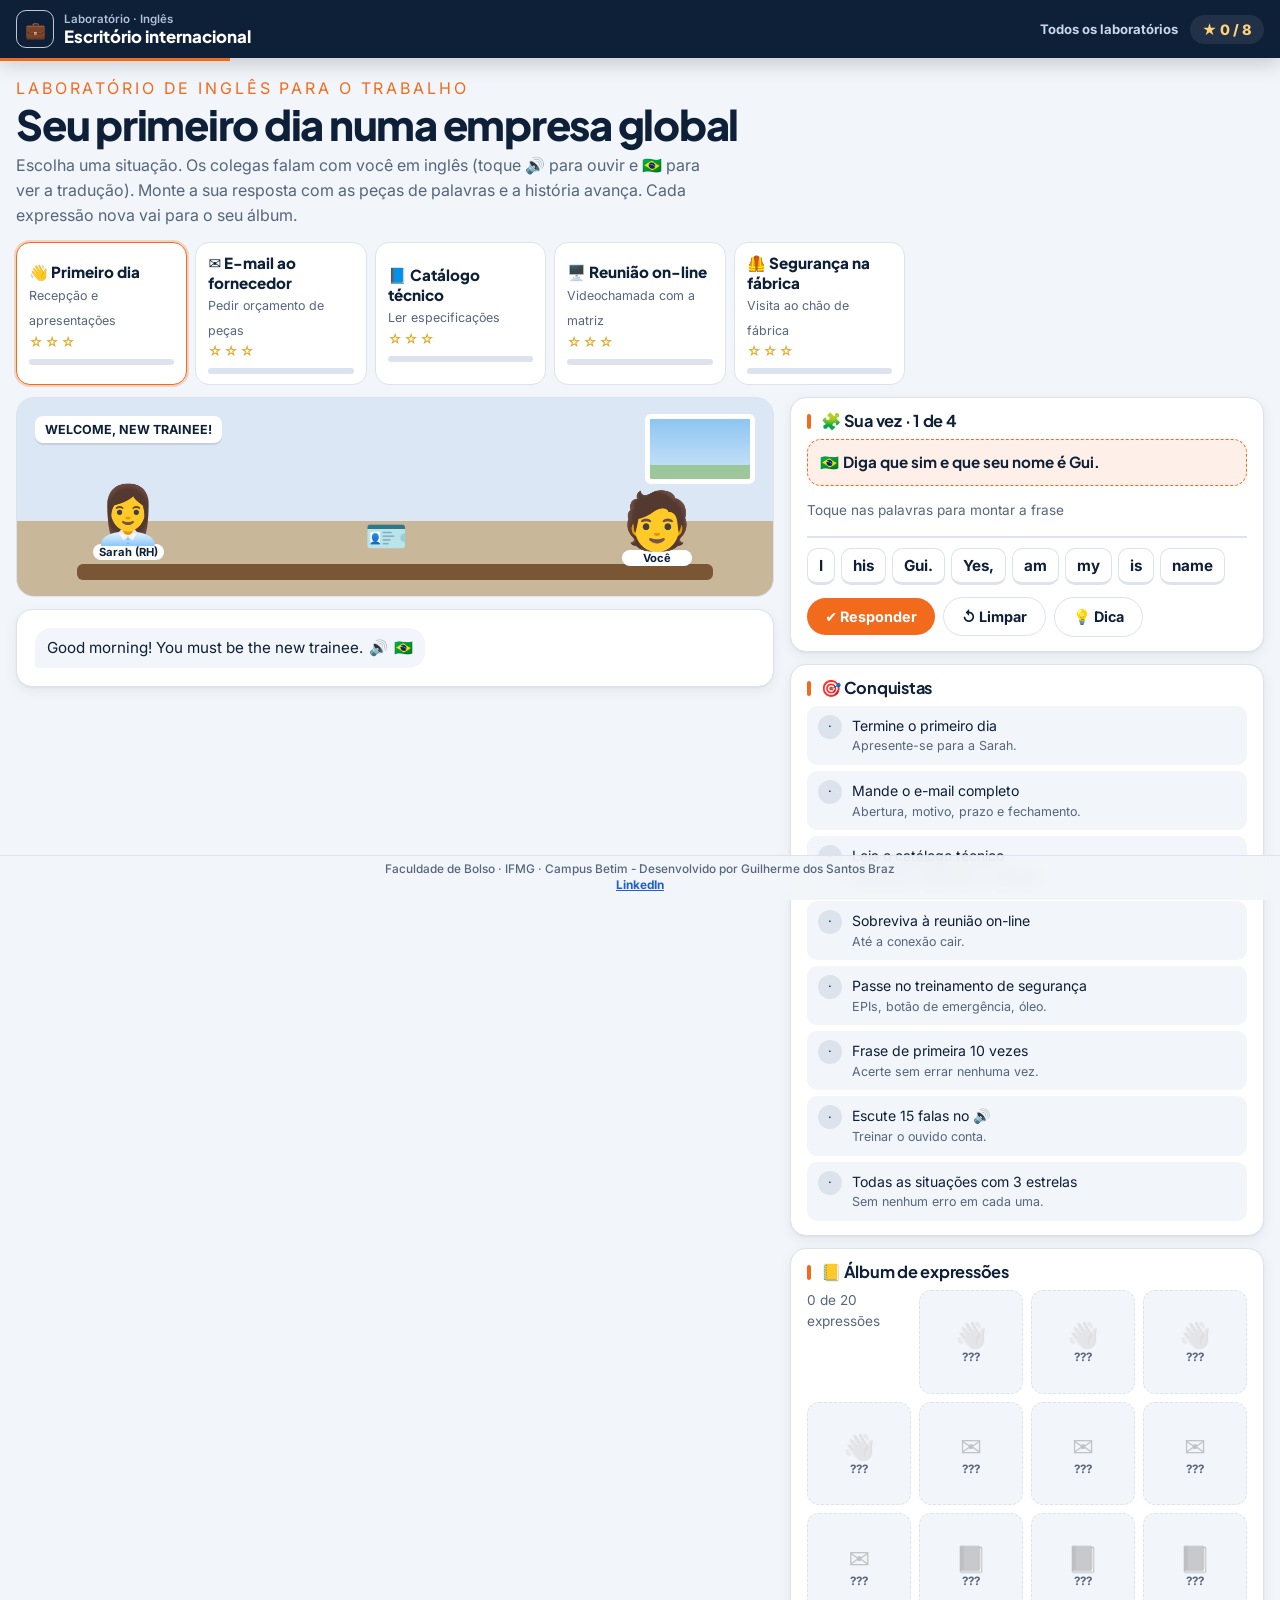
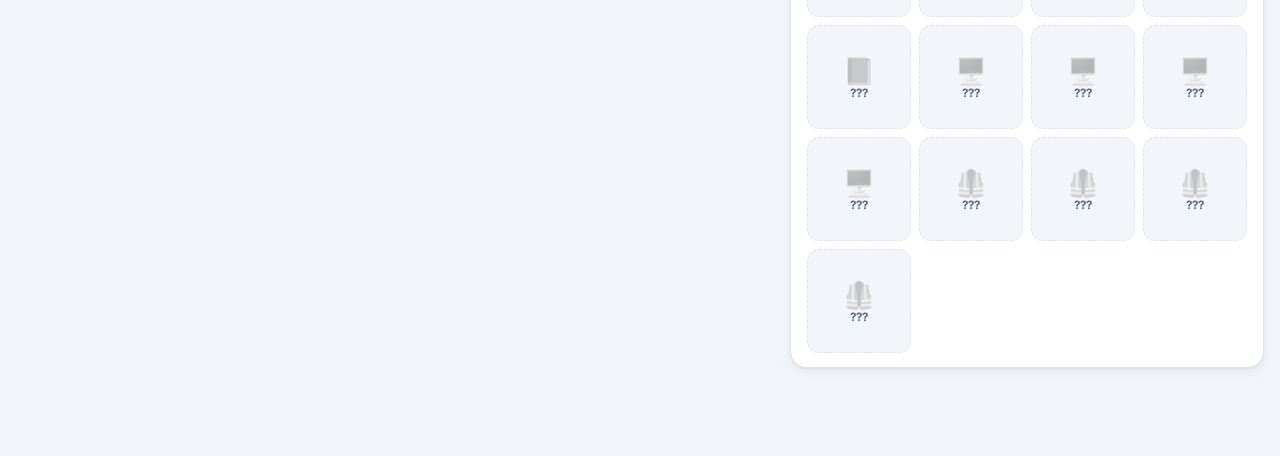
==== commit a9f6367d: "Varredura: animações pausam fora da tela, DPR máx. 2, fontes enxutas, código morto removido, recente" ====
--- a/labs/escritorio.html
+++ b/labs/escritorio.html
@@ -4,6 +4,9 @@
 <meta charset="utf-8">
 <meta name="viewport" content="width=device-width, initial-scale=1, viewport-fit=cover">
 <title>Escritório internacional · Laboratório de Inglês</title>
+<link rel="preconnect" href="https://fonts.googleapis.com">
+<link rel="preconnect" href="https://fonts.gstatic.com" crossorigin>
+<link rel="stylesheet" href="https://fonts.googleapis.com/css2?family=Plus+Jakarta+Sans:wght@500;600;700;800&amp;family=Inter:wght@400;500;600;700&amp;family=Caveat:wght@500;700&amp;display=swap">
 <link rel="icon" type="image/png" href="../icons/logo-favicon-64.png">
 <link rel="stylesheet" href="../css/fdb-v2.css">
 <link rel="stylesheet" href="../css/lab.css">
--- a/css/fdb-v2.css
+++ b/css/fdb-v2.css
@@ -2,7 +2,6 @@
    Azul-marinho + laranja, superfícies azul→laranja, cartões claros com sombra suave,
    barra laranja nos títulos de seção e cabeçalho marinho retrátil.
    Carregado DEPOIS do <style> de cada página: só redefine tokens e componentes. */
-@import url("https://fonts.googleapis.com/css2?family=Plus+Jakarta+Sans:wght@500;600;700;800&family=Inter:wght@400;500;600;700&family=Caveat:wght@500;700&display=swap");
 
 :root{
   --paper:#F2F5F9; --sheet:#FFFFFF; --ink:#0E1F38; --ink2:#55667D; --line:#DCE3EC; --grid:rgba(14,31,56,.035);
@@ -146,9 +145,6 @@
 .fdb-card .deco{position:absolute;right:-10px;bottom:-14px;width:150px;opacity:.13;pointer-events:none;color:var(--ink)}
 
 /* ===== rodapé ===== */
-.fdb-foot{display:flex;flex-wrap:wrap;justify-content:space-between;align-items:center;gap:14px;border-top:1px solid var(--line);padding-top:16px;position:relative}
-.fdb-foot .tl{font:800 italic 1.15rem var(--f-disp);color:var(--ink);text-align:right;line-height:1.15}
-.fdb-foot .tl::before{content:"/";color:var(--c1);margin-right:4px}
 
 /* ===== hub ===== */
 .topbar{background:var(--navy)!important;color:#fff!important;--sheet:#fff}
@@ -194,7 +190,7 @@
   background:color-mix(in srgb,var(--paper) 88%,transparent);backdrop-filter:blur(8px);-webkit-backdrop-filter:blur(8px);border-top:1px solid var(--line);
   font:500 .74rem/1.35 var(--f-body)!important;color:var(--ink2)!important;text-align:center}
 .ffix a{font-weight:700;color:var(--c2)!important;text-decoration:underline}
-.ffix .fdb-foot,.ffix .credits{display:contents}
+.ffix .credits{display:contents}
 
 /* cabeçalho do hub */
 .fdb-hh{position:sticky;top:0;z-index:30;box-shadow:0 6px 20px rgba(7,16,31,.18);transition:transform .28s ease}
@@ -326,7 +322,6 @@
 .fdb-wall::after{right:-110px;bottom:20px;background:linear-gradient(135deg,transparent 40%,var(--orange) 40% 46%,transparent 46%),linear-gradient(135deg,transparent 52%,var(--navy) 52% 64%,transparent 64%);opacity:.9}
 @media (max-width:700px){.fdb-wall::before,.fdb-wall::after{display:none}}
 body.fdb-has-wall{background-image:radial-gradient(1100px 520px at 88% -140px,color-mix(in srgb,var(--c2) 10%,transparent),transparent 70%),radial-gradient(900px 480px at -10% 110%,color-mix(in srgb,var(--c1) 8%,transparent),transparent 70%)!important;background-size:auto!important}
-.fdb-hub main.wrap{position:relative}
 .fdb-amh{font:800 .68rem var(--f-body);letter-spacing:.14em;text-transform:uppercase;color:var(--orange);padding:10px 12px 4px}
 .fdb-amh:first-child{padding-top:4px}
 .fdb-am a small{font:700 .66rem var(--f-mono);color:#fff;background:rgba(255,255,255,.12);border-radius:999px;padding:1px 7px;margin-right:6px}
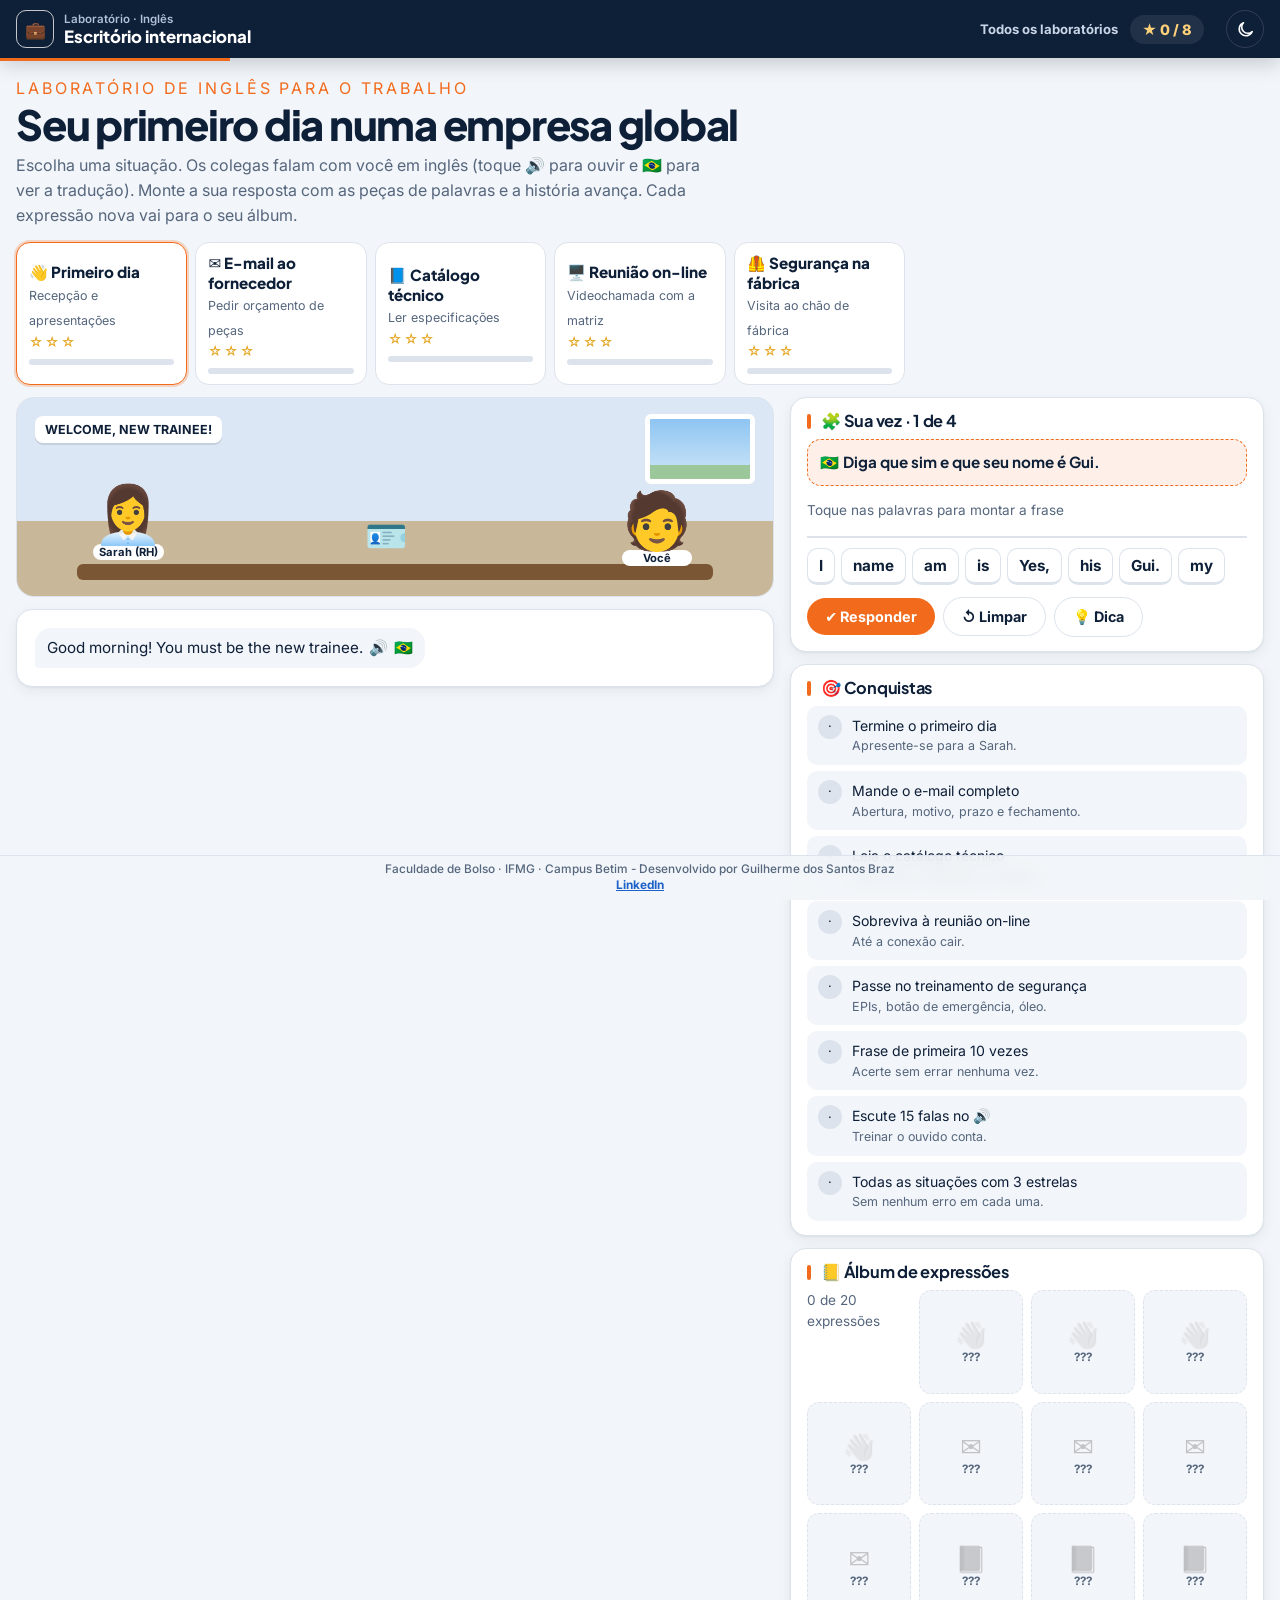
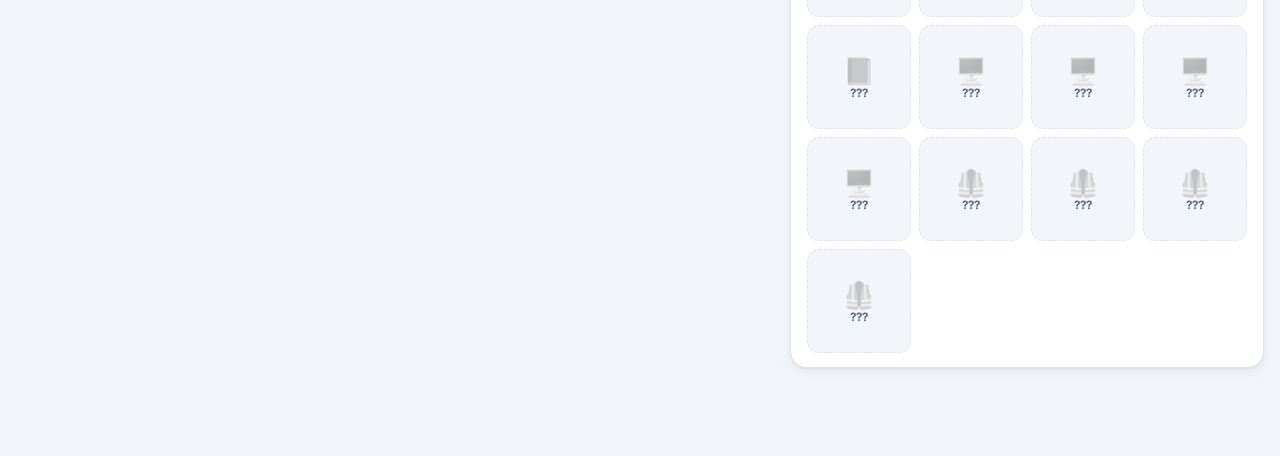
==== commit e5233302: "Tema claro/escuro, Enter no quadro, aba Exercícios para treinar (Cálculo II) Co-Authored-By: Claude " ====
--- a/labs/escritorio.html
+++ b/labs/escritorio.html
@@ -9,6 +9,7 @@
 <link rel="stylesheet" href="https://fonts.googleapis.com/css2?family=Plus+Jakarta+Sans:wght@500;600;700;800&amp;family=Inter:wght@400;500;600;700&amp;family=Caveat:wght@500;700&amp;display=swap">
 <link rel="icon" type="image/png" href="../icons/logo-favicon-64.png">
 <link rel="stylesheet" href="../css/fdb-v2.css">
+<script src="../js/tema.js?v=1"></script>
 <link rel="stylesheet" href="../css/lab.css">
 <style>
 .cenas{display:grid;grid-template-columns:repeat(auto-fill,minmax(170px,1fr));gap:8px;margin-bottom:12px}
--- a/css/fdb-v2.css
+++ b/css/fdb-v2.css
@@ -398,3 +398,4 @@
 /* laboratórios-jogo */
 .lcard.jogo .qi{font-size:1.6rem}
 .lcard .lpb{display:block;height:6px;border-radius:3px;background:var(--line);overflow:hidden;margin-top:4px}.lcard .lpb i{display:block;height:100%;background:linear-gradient(90deg,var(--c2),var(--c1))}
+body.fdb-mat .fdb-peek{display:none!important}
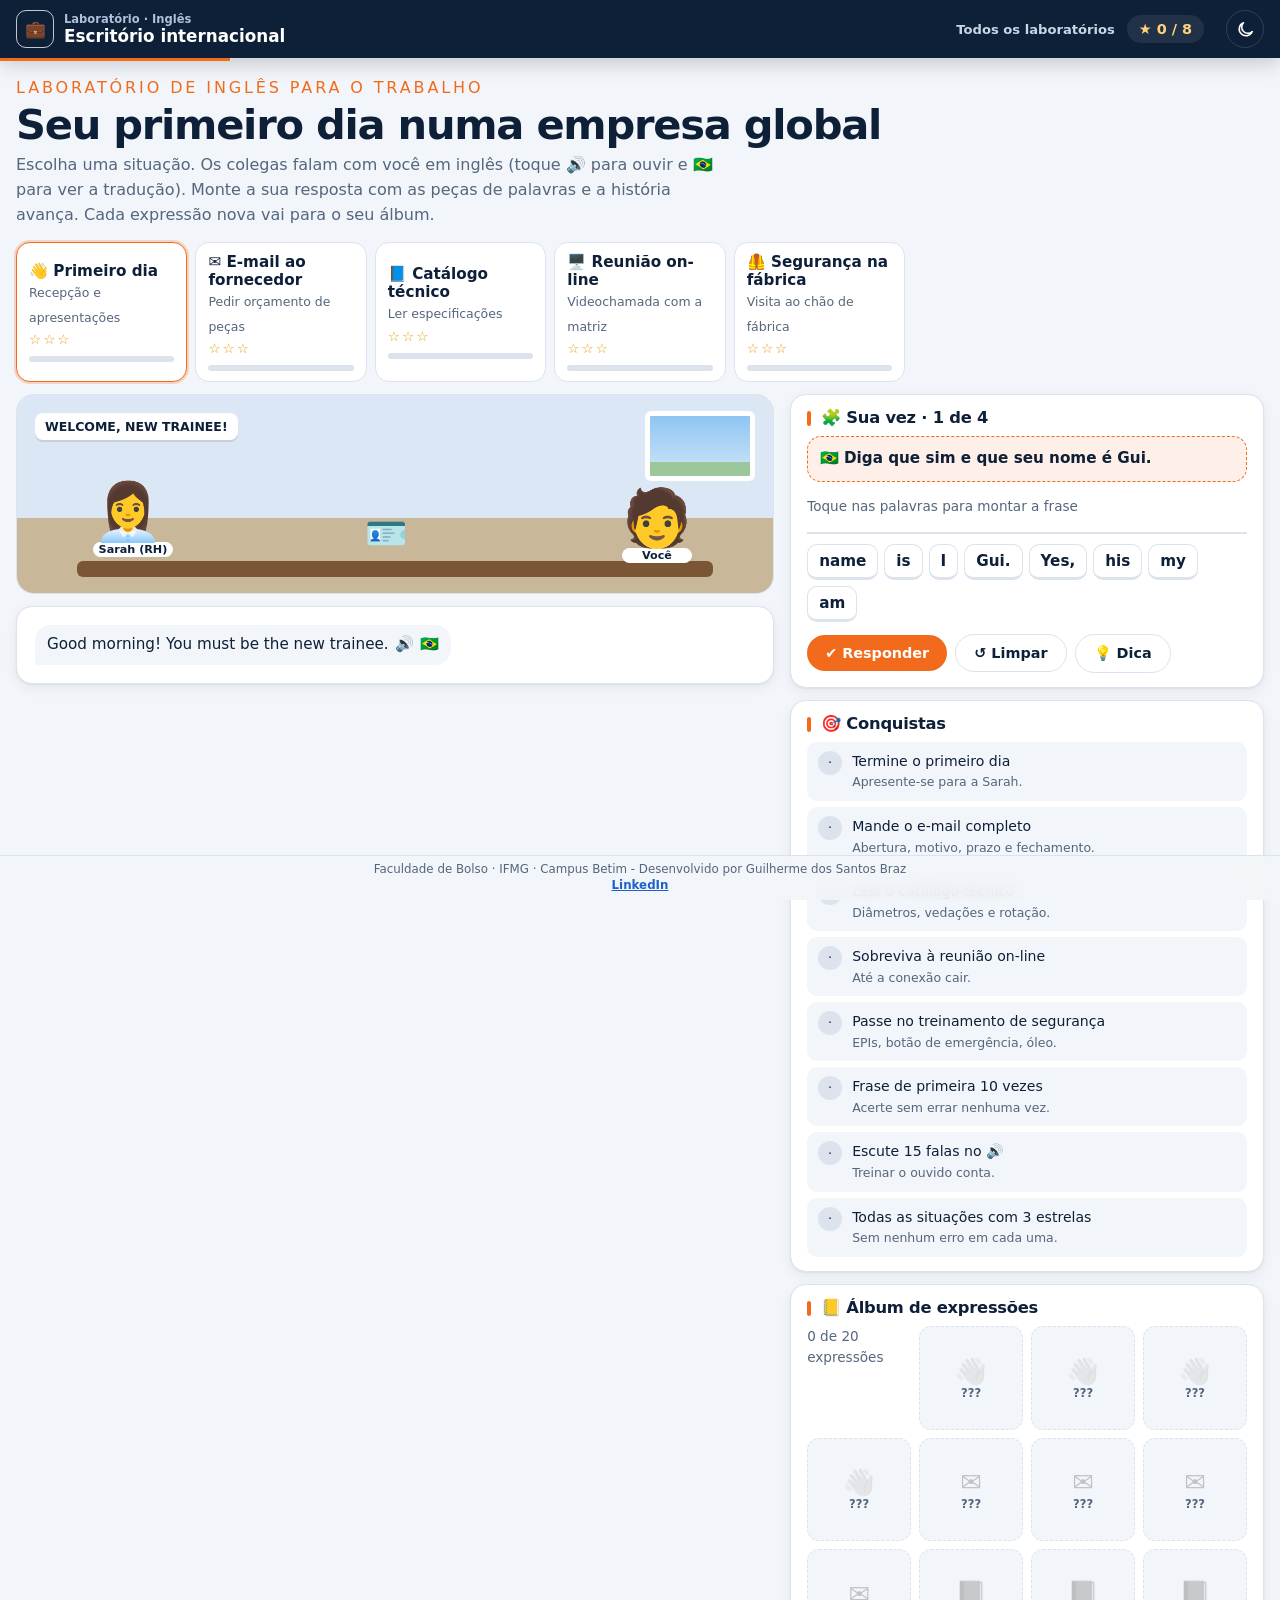
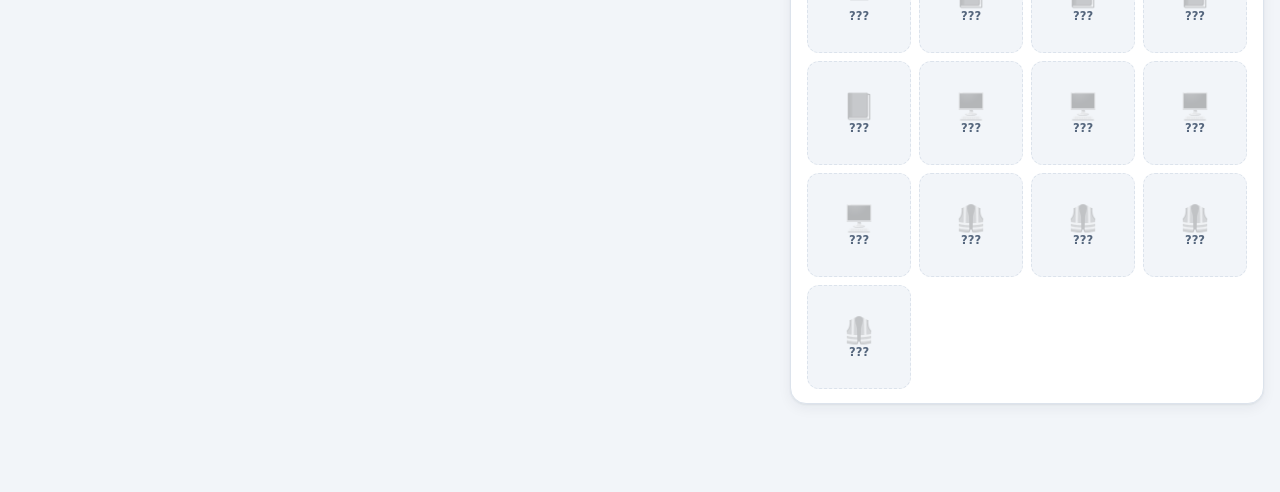
==== commit 18c7bed6: "Varredura de segurança e desempenho - CSP em todas as páginas; sem eval/Function no código do site -" ====
--- a/labs/escritorio.html
+++ b/labs/escritorio.html
@@ -2,6 +2,7 @@
 <html lang="pt-BR">
 <head>
 <meta charset="utf-8">
+<meta http-equiv="Content-Security-Policy" content="default-src 'self'; script-src 'self' 'unsafe-inline' https://cdn.jsdelivr.net; style-src 'self' 'unsafe-inline' https://fonts.googleapis.com; font-src 'self' data: https://fonts.gstatic.com; img-src 'self' data: blob: https:; media-src 'self' data: blob: https:; connect-src 'self' https://*.supabase.co wss://*.supabase.co; frame-src https://open.spotify.com https://www.youtube.com; worker-src 'self' blob:; manifest-src 'self'; base-uri 'self'; form-action 'self'; object-src 'none'">
 <meta name="viewport" content="width=device-width, initial-scale=1, viewport-fit=cover">
 <title>Escritório internacional · Laboratório de Inglês</title>
 <link rel="preconnect" href="https://fonts.googleapis.com">
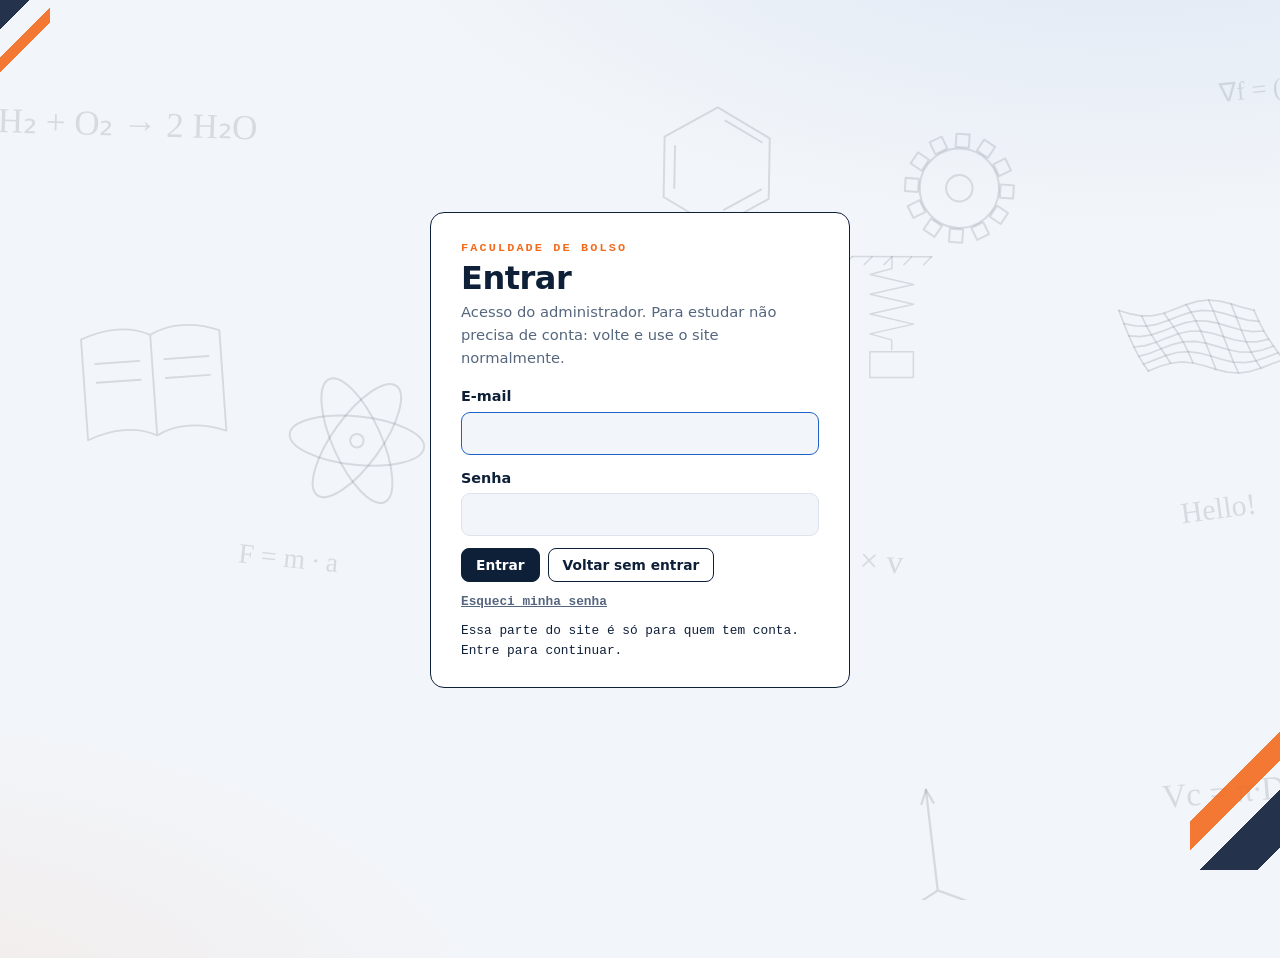
==== commit 70d719d2: "Química: eletroquímica 23/11; visitantes veem todas as oficinas; hub mais rápido - Química: exemplos" ====
--- a/labs/escritorio.html
+++ b/labs/escritorio.html
@@ -2,6 +2,7 @@
 <html lang="pt-BR">
 <head>
 <meta charset="utf-8">
+<script src="../js/so-login.js"></script>
 <meta http-equiv="Content-Security-Policy" content="default-src 'self'; script-src 'self' 'unsafe-inline' https://cdn.jsdelivr.net; style-src 'self' 'unsafe-inline' https://fonts.googleapis.com; font-src 'self' data: https://fonts.gstatic.com; img-src 'self' data: blob: https:; media-src 'self' data: blob: https:; connect-src 'self' https://*.supabase.co wss://*.supabase.co; frame-src https://open.spotify.com https://www.youtube.com; worker-src 'self' blob:; manifest-src 'self'; base-uri 'self'; form-action 'self'; object-src 'none'">
 <meta name="viewport" content="width=device-width, initial-scale=1, viewport-fit=cover">
 <title>Escritório internacional · Laboratório de Inglês</title>
